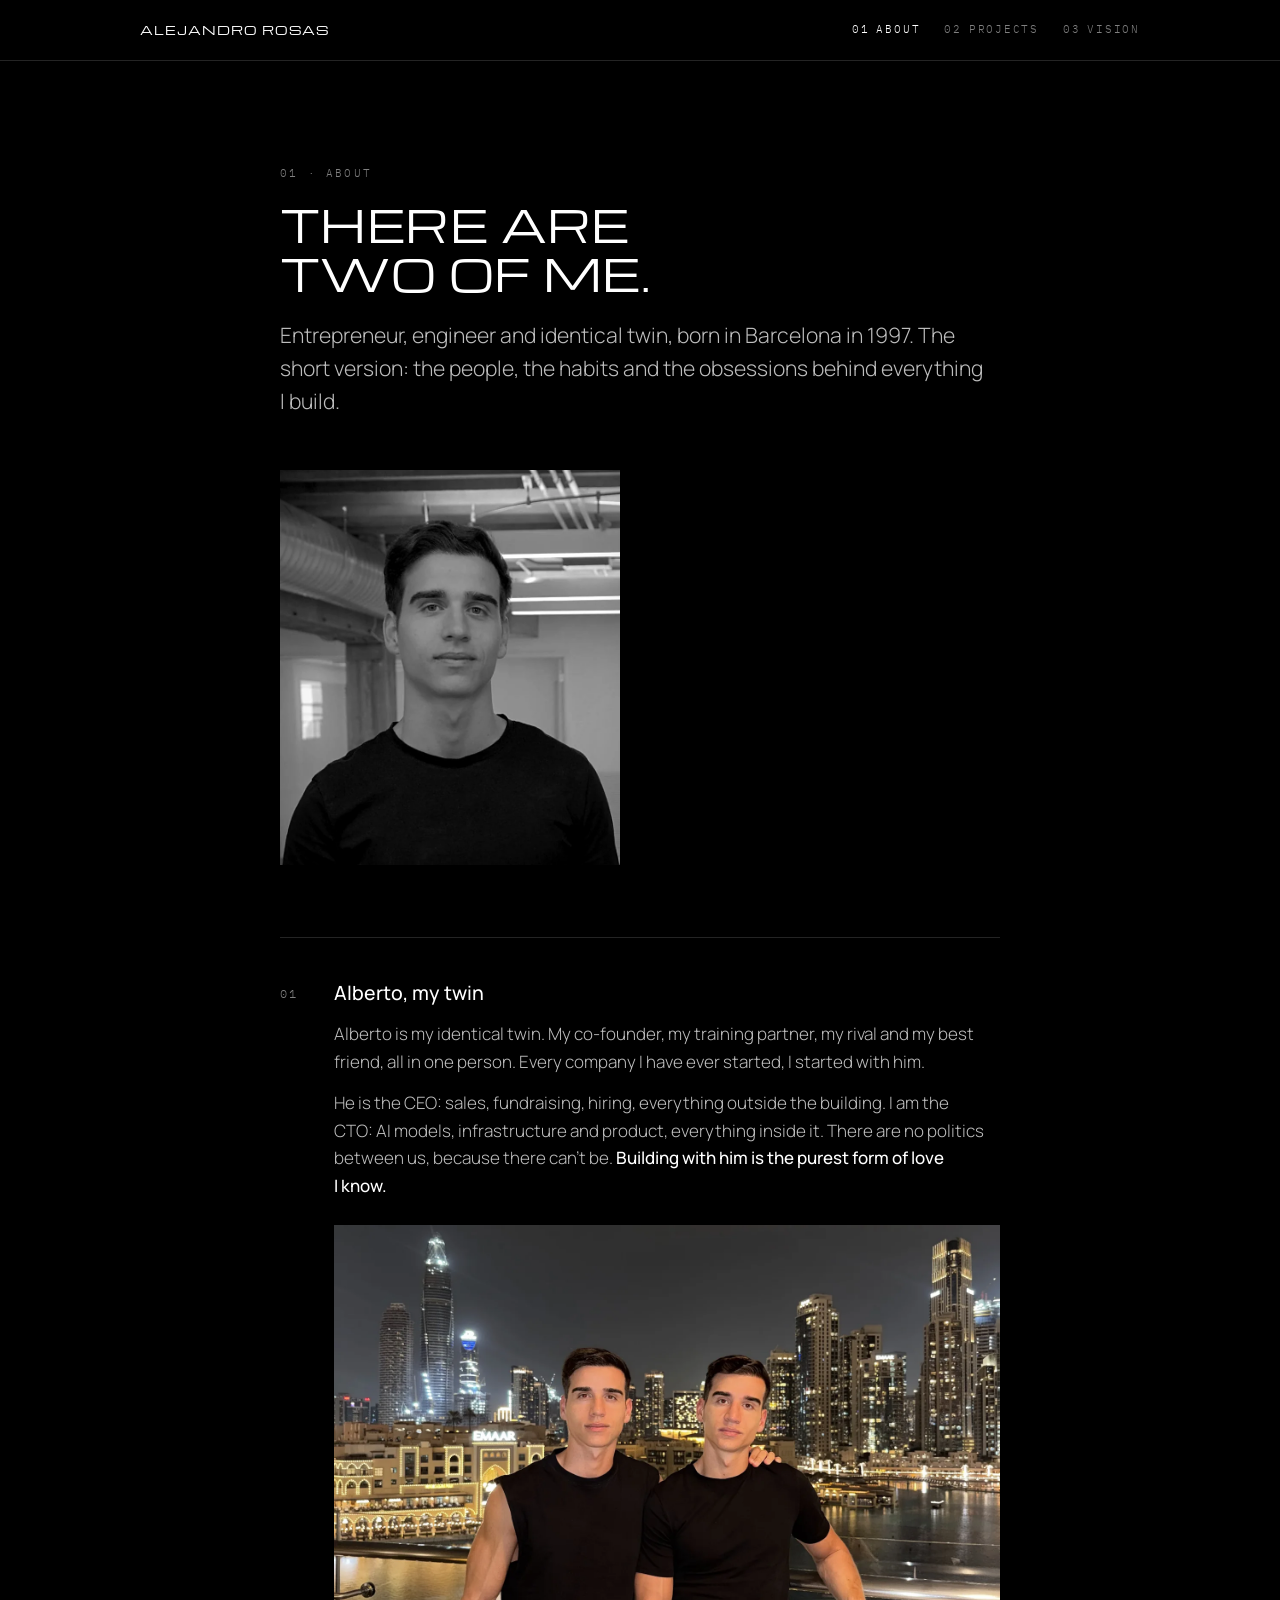
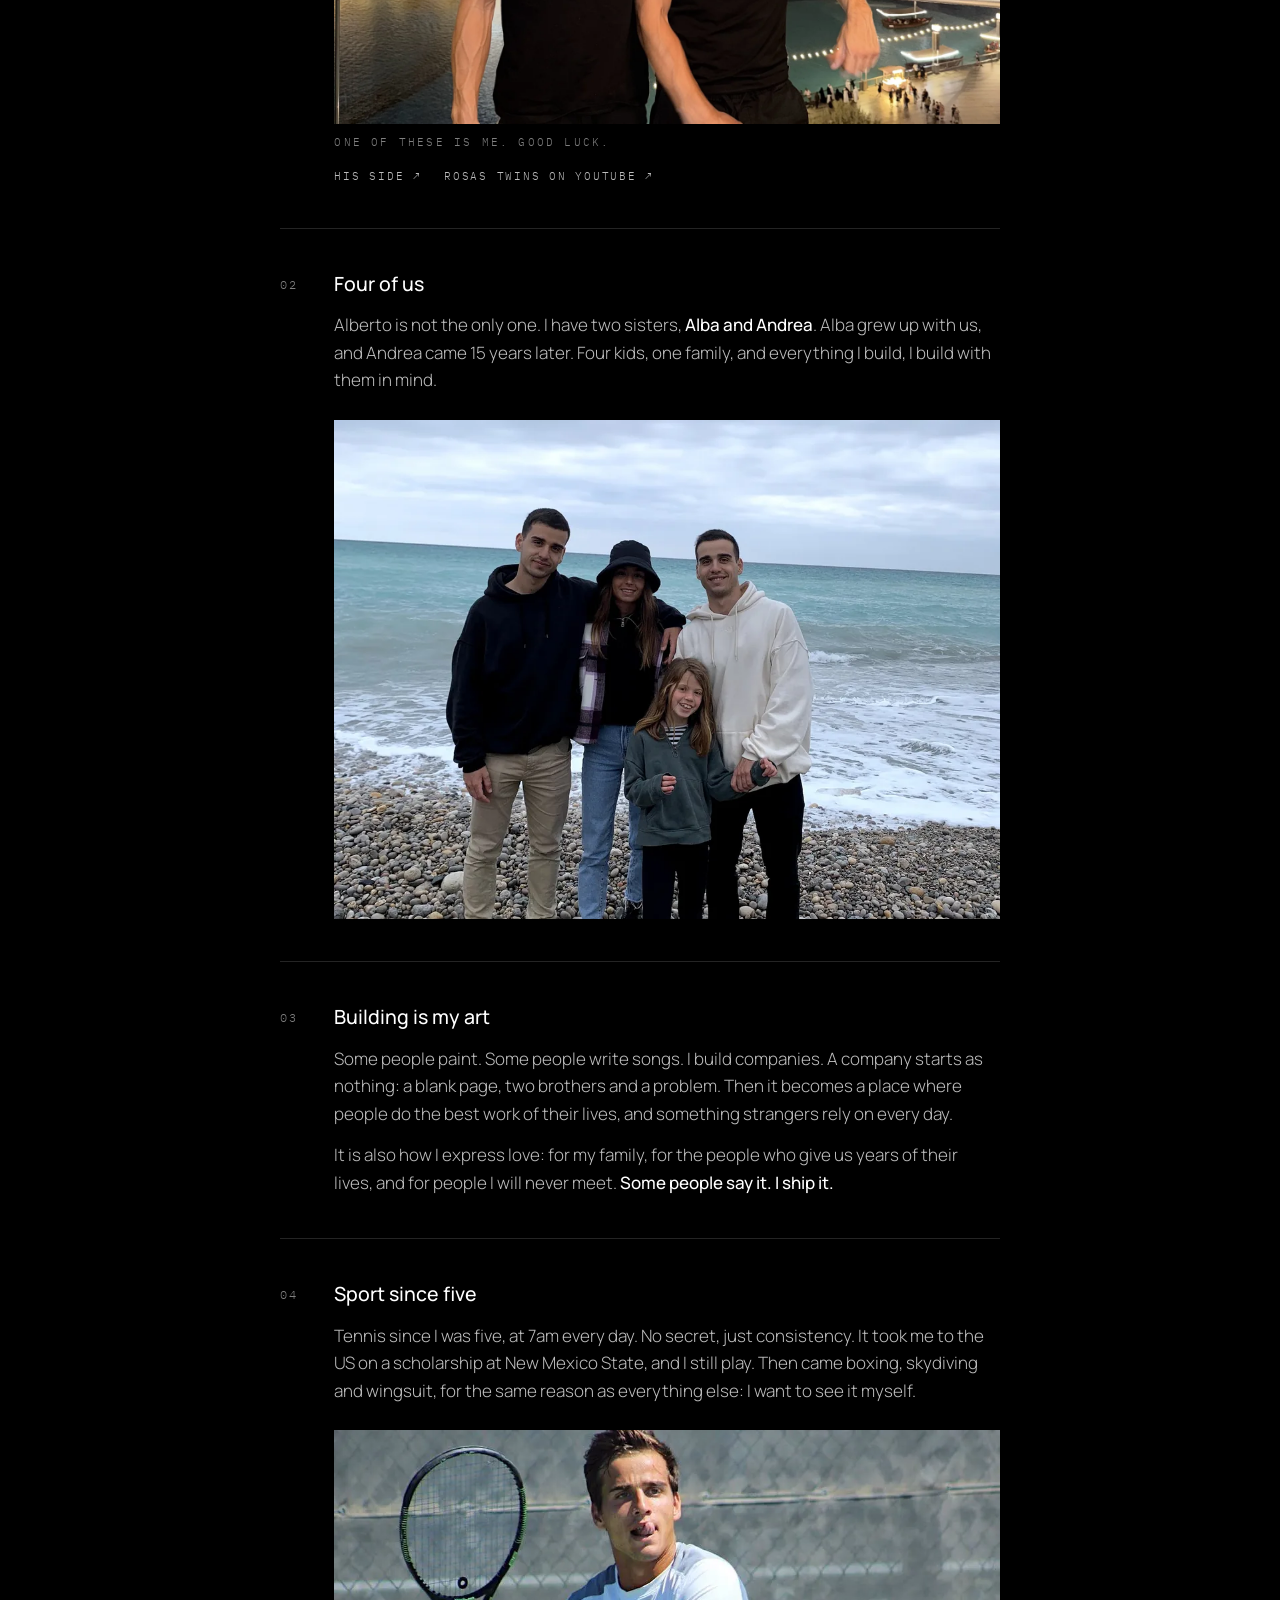
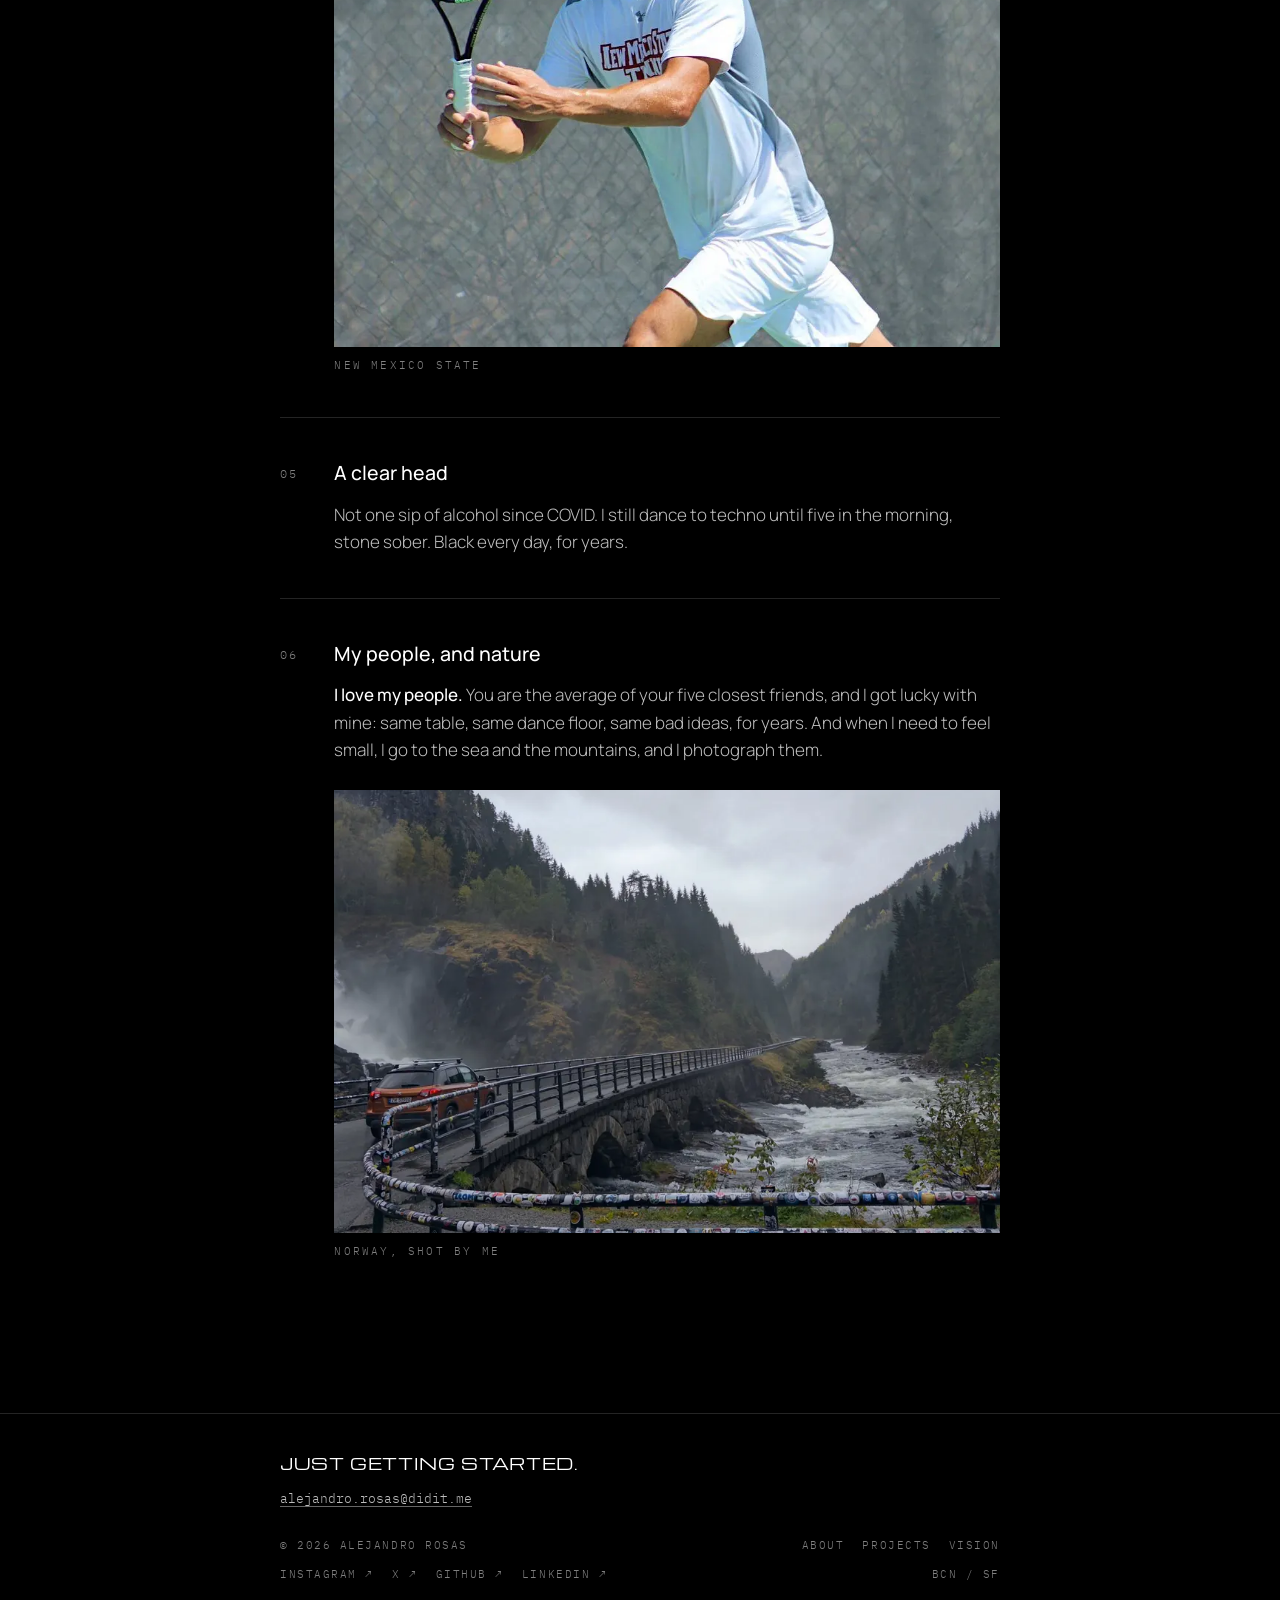
==== about/index.html @ e3f20f39 "v4: four short pages (Index, About, Projects, Vision), far fewer photos Co-Authored-By: Claude Opus " ====
<!doctype html>
<html lang="en">
<head>
<meta charset="utf-8">
<meta name="viewport" content="width=device-width, initial-scale=1, viewport-fit=cover">
<title>About · Alejandro Rosas</title>
<meta name="description" content="Who Alejandro Rosas is: an identical twin, two sisters, tennis since five, zero alcohol, and building companies as his art.">
<link rel="canonical" href="https://alejandrorosas.co/about/">
<link rel="icon" href="/favicon.ico" sizes="48x48">
<link rel="icon" href="/icon-32.png" type="image/png" sizes="32x32">
<link rel="apple-touch-icon" href="/apple-touch-icon.png">
<meta name="theme-color" content="#000000">
<meta property="og:type" content="website">
<meta property="og:site_name" content="Alejandro Rosas">
<meta property="og:title" content="About · Alejandro Rosas">
<meta property="og:description" content="Who Alejandro Rosas is: an identical twin, two sisters, tennis since five, zero alcohol, and building companies as his art.">
<meta property="og:url" content="https://alejandrorosas.co/about/">
<meta property="og:image" content="https://alejandrorosas.co/m/og.jpg">
<meta property="og:image:width" content="1200">
<meta property="og:image:height" content="630">
<meta name="twitter:card" content="summary_large_image">
<meta name="twitter:title" content="About · Alejandro Rosas">
<meta name="twitter:description" content="Who Alejandro Rosas is: an identical twin, two sisters, tennis since five, zero alcohol, and building companies as his art.">
<meta name="twitter:image" content="https://alejandrorosas.co/m/og.jpg">
<link rel="preconnect" href="https://fonts.googleapis.com">
<link rel="preconnect" href="https://fonts.gstatic.com" crossorigin>
<link rel="stylesheet" href="https://fonts.googleapis.com/css2?family=IBM+Plex+Mono:wght@400&family=Manrope:wght@300;400;500&family=Michroma&family=Newsreader:ital,opsz,wght@0,6..72,300;1,6..72,300&display=swap">
<link rel="stylesheet" href="/site.css">
</head>
<body>
<a class="skip" href="#main">Skip to content</a>
<header class="top"><div class="bar"><a class="me" href="/">Alejandro Rosas</a><nav aria-label="Pages"><a href="/about/" aria-current="page"><span class="n">01</span>About</a><a href="/projects/"><span class="n">02</span>Projects</a><a href="/vision/"><span class="n">03</span>Vision</a></nav></div></header>
<main id="main" class="wrap">
  <p class="kick">01 · About</p>
  <h1>There are two of me.</h1>
  <p class="lede">Entrepreneur, engineer and identical twin, born in Barcelona in 1997. The short version: the people, the habits and the obsessions behind everything I build.</p>
  <figure class="portrait"><img src="/m/p_bw.webp" width="764" height="888" fetchpriority="high" decoding="async" alt="Black and white portrait of Alejandro in a black t-shirt, looking straight at the camera with a slight smile"></figure>
  <ol class="ch">
    <li><span class="n">01</span><div>
      <h2>Alberto, my twin</h2>
      <p>Alberto is my identical twin. My co-founder, my training partner, my rival and my best friend, all in one person. Every company I have ever started, I started with him.</p>
      <p>He is the CEO: sales, fundraising, hiring, everything outside the building. I am the CTO: AI models, infrastructure and product, everything inside it. There are no politics between us, because there can't be. <b>Building with him is the purest form of love I know.</b></p>
      <figure><img src="/m/t_dubai.webp" width="1560" height="1170" loading="lazy" decoding="async" alt="Alejandro and Alberto in black at night, the Dubai skyline behind them"><figcaption>One of these is me. Good luck.</figcaption></figure>
      <div class="more"><a href="https://rosasalberto.com/" target="_blank" rel="noopener">His side ↗</a><a href="https://www.youtube.com/@RosasTwins" target="_blank" rel="noopener">Rosas Twins on YouTube ↗</a></div>
    </div></li>
    <li><span class="n">02</span><div>
      <h2>Four of us</h2>
      <p>Alberto is not the only one. I have two sisters, <b>Alba and Andrea</b>. Alba grew up with us, and Andrea came 15 years later. Four kids, one family, and everything I build, I build with them in mind.</p>
      <figure class="crop"><img src="/m/t_14.webp" width="1000" height="1333" loading="lazy" decoding="async" alt="The family together on a pebble beach" style="aspect-ratio:4 / 3;object-position:50% 62%"></figure>
    </div></li>
    <li><span class="n">03</span><div>
      <h2>Building is my art</h2>
      <p>Some people paint. Some people write songs. I build companies. A company starts as nothing: a blank page, two brothers and a problem. Then it becomes a place where people do the best work of their lives, and something strangers rely on every day.</p>
      <p>It is also how I express love: for my family, for the people who give us years of their lives, and for people I will never meet. <b>Some people say it. I ship it.</b></p>
    </div></li>
    <li><span class="n">04</span><div>
      <h2>Sport since five</h2>
      <p>Tennis since I was five, at 7am every day. No secret, just consistency. It took me to the US on a scholarship at New Mexico State, and I still play. Then came boxing, skydiving and wingsuit, for the same reason as everything else: I want to see it myself.</p>
      <figure><img src="/m/p_ten.webp" width="1028" height="799" loading="lazy" decoding="async" alt="Alejandro hitting a forehand on court in a New Mexico State shirt"><figcaption>New Mexico State</figcaption></figure>
    </div></li>
    <li><span class="n">05</span><div>
      <h2>A clear head</h2>
      <p>Not one sip of alcohol since COVID. I still dance to techno until five in the morning, stone sober. Black every day, for years.</p>
    </div></li>
    <li><span class="n">06</span><div>
      <h2>My people, and nature</h2>
      <p><b>I love my people.</b> You are the average of your five closest friends, and I got lucky with mine: same table, same dance floor, same bad ideas, for years. And when I need to feel small, I go to the sea and the mountains, and I photograph them.</p>
      <figure class="crop"><img src="/m/p_bridge.webp" width="900" height="1200" loading="lazy" decoding="async" alt="A river valley in Norway with a bridge, photographed by Alejandro" style="aspect-ratio:3 / 2;object-position:50% 70%"><figcaption>Norway, shot by me</figcaption></figure>
    </div></li>
  </ol>
</main>
<footer class="foot"><div class="wrap">
  <p class="last">Just getting started.</p>
  <a class="mail" href="mailto:alejandro.rosas@didit.me">alejandro.rosas@didit.me</a>
  <div class="fl"><span>© 2026 Alejandro Rosas</span><nav aria-label="Pages"><a href="/about/">About</a><a href="/projects/">Projects</a><a href="/vision/">Vision</a></nav><nav aria-label="Elsewhere"><a href="https://www.instagram.com/_alejandrorosas/" target="_blank" rel="noopener">Instagram ↗</a><a href="https://x.com/_arosasg" target="_blank" rel="noopener">X ↗</a><a href="https://github.com/arosasg" target="_blank" rel="noopener">GitHub ↗</a><a href="https://www.linkedin.com/in/alejandrorosasgarcia/" target="_blank" rel="noopener">LinkedIn ↗</a></nav><span>BCN / SF</span></div>
</div></footer>
</body>
</html>
---- site.css ----
/* alejandrorosas.co - four short pages, black, nothing extra */
:root {
  --bg: #000;
  --fg: #fff;
  --fg2: rgba(255, 255, 255, .74);
  --fg3: rgba(255, 255, 255, .5);
  --line: rgba(255, 255, 255, .14);
  --display: "Michroma", "Helvetica Neue", Arial, sans-serif;
  --body: "Manrope", "Helvetica Neue", Arial, sans-serif;
  --mono: "IBM Plex Mono", ui-monospace, Menlo, monospace;
  --serif: "Newsreader", Georgia, "Times New Roman", serif;
  --gut: 20px;
  color-scheme: dark;
}
* { box-sizing: border-box; }
html { -webkit-text-size-adjust: 100%; }
body { margin: 0; background: var(--bg); color: var(--fg); font-family: var(--body); font-weight: 300; font-size: 17px; line-height: 1.62; -webkit-font-smoothing: antialiased; }
a { color: inherit; text-underline-offset: 3px; text-decoration-thickness: 1px; text-decoration-color: rgba(255, 255, 255, .4); }
a:hover { text-decoration-color: #fff; }
img, video { display: block; max-width: 100%; height: auto; }
b, strong { font-weight: 500; color: var(--fg); }
.skip { position: absolute; left: -999px; }
.skip:focus { left: var(--gut); top: 8px; z-index: 30; background: #fff; color: #000; padding: 6px 10px; }

/* Top bar */
.top { position: sticky; top: 0; z-index: 20; background: rgba(0, 0, 0, .82); -webkit-backdrop-filter: blur(12px); backdrop-filter: blur(12px); border-bottom: 1px solid var(--line); }
.bar { max-width: 1040px; margin: 0 auto; padding: 0 var(--gut); height: 60px; display: flex; align-items: center; justify-content: space-between; gap: 16px; }
.me { font-family: var(--display); font-size: 12px; letter-spacing: .08em; text-transform: uppercase; text-decoration: none; white-space: nowrap; }
.bar nav { display: flex; gap: 24px; }
.bar nav a { font-family: var(--mono); font-size: 11px; letter-spacing: .16em; text-transform: uppercase; text-decoration: none; color: var(--fg3); white-space: nowrap; }
.bar nav a .n { margin-right: 7px; }
.bar nav a:hover, .bar nav a[aria-current="page"] { color: var(--fg); }

/* Page frame */
.wrap { max-width: 760px; margin: 0 auto; padding: 0 var(--gut); }
main.wrap { padding-top: clamp(56px, 9vw, 104px); padding-bottom: clamp(64px, 9vw, 110px); }
.kick, .where, .meta, .cap, figcaption { font-family: var(--mono); font-size: 11px; letter-spacing: .2em; text-transform: uppercase; color: var(--fg3); }
.kick { margin: 0; }
.where { margin: 12px 0 0; }
h1 { margin: 16px 0 0; font-family: var(--display); font-weight: 400; text-transform: uppercase; font-size: clamp(1.7rem, 4.6vw, 2.7rem); line-height: 1.14; letter-spacing: .01em; text-wrap: balance; }
.home h1 { font-size: clamp(2rem, 6.6vw, 3.7rem); line-height: 1.04; }
.lede, .intro { margin: 22px 0 0; font-size: clamp(1.12rem, 2.1vw, 1.32rem); line-height: 1.55; color: var(--fg2); text-wrap: pretty; }
.intro { font-size: clamp(1.18rem, 2.3vw, 1.42rem); }
h2 { margin: 0; font-family: var(--body); font-weight: 500; font-size: 1.22rem; line-height: 1.35; }
p { margin: 14px 0 0; color: var(--fg2); text-wrap: pretty; }
figure { margin: 26px 0 0; }
figure img, figure video { width: 100%; background: #0b0b0b; }
figure.crop img { object-fit: cover; }
figcaption { margin-top: 10px; }

/* Index list (home) */
.toc { list-style: none; margin: clamp(40px, 6vw, 60px) 0 0; padding: 0; border-top: 1px solid var(--line); }
.toc a { display: grid; grid-template-columns: 3em minmax(0, 1fr) 1.4em; gap: 4px 14px; padding-block: 20px; border-bottom: 1px solid var(--line); text-decoration: none; transition: padding .2s ease; }
.toc a:hover { padding-left: 10px; }
.toc .n { grid-row: span 2; font-family: var(--mono); font-size: 12px; letter-spacing: .14em; color: var(--fg3); padding-top: 3px; }
.toc .t { font-family: var(--display); text-transform: uppercase; font-size: 1.05rem; letter-spacing: .04em; }
.toc .d { grid-column: 2; color: var(--fg2); font-size: 1rem; line-height: 1.5; }
.toc .a { grid-column: 3; grid-row: 1 / span 2; align-self: center; color: var(--fg3); }
.reel { margin-top: clamp(36px, 5vw, 52px); }
.reel video { aspect-ratio: 16 / 9; object-fit: cover; }

/* Numbered chapters (about) */
.portrait { max-width: 340px; margin-top: clamp(36px, 5vw, 52px); }
.ch { list-style: none; margin: clamp(48px, 7vw, 72px) 0 0; padding: 0; }
.ch > li { display: grid; grid-template-columns: 3.2em minmax(0, 1fr); padding-block: clamp(30px, 4vw, 42px); border-top: 1px solid var(--line); }
.ch > li > .n { font-family: var(--mono); font-size: 12px; letter-spacing: .14em; color: var(--fg3); padding-top: 4px; }
.more { display: flex; flex-wrap: wrap; gap: 8px 22px; margin-top: 16px; }
.more a, .links a { font-family: var(--mono); font-size: 11px; letter-spacing: .16em; text-transform: uppercase; text-decoration: none; color: var(--fg2); }
.more a:hover, .links a:hover { color: var(--fg); }

/* Projects */
.proj { padding-block: clamp(40px, 6vw, 60px); border-top: 1px solid var(--line); }
.proj:first-of-type { margin-top: clamp(40px, 6vw, 60px); }
.ph { display: flex; align-items: center; justify-content: space-between; gap: 16px; }
.ph h2 { display: flex; align-items: center; gap: 14px; }
.ph h2 img { height: 26px; width: auto; }
.ph .num { font-family: var(--mono); font-size: 12px; letter-spacing: .14em; color: var(--fg3); }
.meta { margin: 14px 0 0; line-height: 1.8; }
.stats { display: grid; grid-template-columns: repeat(auto-fit, minmax(120px, 1fr)); gap: 18px; margin: 28px 0 0; padding: 0; list-style: none; }
.stats .v { display: block; font-family: var(--display); font-size: clamp(1.15rem, 2.6vw, 1.45rem); letter-spacing: .01em; }
.stats .v .c { font-family: var(--body); font-weight: 400; margin-right: .06em; }
.stats .l { display: block; margin-top: 6px; font-size: .86rem; line-height: 1.4; color: var(--fg3); }
.rows { list-style: none; margin: 26px 0 0; padding: 0; }
.rows li, .press a { display: grid; grid-template-columns: 8.4em minmax(0, 1fr); gap: 16px; padding-block: 12px; border-top: 1px solid var(--line); }
.rows li:last-child, .press a:last-child { border-bottom: 1px solid var(--line); }
.rows .w, .press .o { font-family: var(--mono); font-size: 11px; letter-spacing: .12em; text-transform: uppercase; color: var(--fg3); padding-top: 4px; }
.rows .d { color: var(--fg2); }
.links { display: flex; flex-wrap: wrap; gap: 8px 22px; margin-top: 22px; }
.sec { margin-top: clamp(48px, 7vw, 72px); }
.sec > .kick { margin-bottom: 4px; }
.press { margin-top: 18px; }
.press a { text-decoration: none; }
.press .h { color: var(--fg2); }
.press a:hover .h { color: var(--fg); }

/* Vision */
.sunbox { position: relative; height: min(72vh, 680px); min-height: 380px; margin-top: -61px; overflow: hidden; }
.sunbox canvas { position: absolute; inset: 0; width: 100%; height: 100%; }
.sunbox::after { content: ""; position: absolute; left: 0; right: 0; bottom: 0; height: 34%; background: linear-gradient(rgba(0, 0, 0, 0), #000); pointer-events: none; }
.vision main.wrap { padding-top: 0; }
.vision .head { margin-top: 10px; }
.moon { max-width: 230px; margin: clamp(40px, 6vw, 56px) auto 0; }
.moon img { border-radius: 50%; background: #000; }
.moon figcaption { text-align: center; }
.qs { list-style: none; margin: clamp(40px, 6vw, 56px) 0 0; padding: 0; border-top: 1px solid var(--line); }
.qs li { padding-block: 14px; border-bottom: 1px solid var(--line); font-family: var(--serif); font-size: clamp(1.35rem, 3vw, 1.9rem); line-height: 1.25; color: var(--fg); }
.believe { list-style: none; margin: clamp(48px, 7vw, 72px) 0 0; padding: 0; }
.believe li { display: grid; grid-template-columns: 3.2em minmax(0, 1fr); padding-block: 26px; border-top: 1px solid var(--line); }
.believe .n { font-family: var(--mono); font-size: 12px; letter-spacing: .14em; color: var(--fg3); padding-top: 4px; }
.q { margin: 0; padding: 0; }
.q p { margin: 14px 0 0; font-family: var(--serif); font-size: 1.32rem; line-height: 1.4; color: var(--fg); }
.q footer, .end footer { margin-top: 10px; font-family: var(--mono); font-size: 11px; letter-spacing: .16em; text-transform: uppercase; color: var(--fg3); }
.end { margin: clamp(56px, 8vw, 88px) 0 0; text-align: center; }
.end p { margin: 0 auto; max-width: 600px; font-family: var(--serif); font-size: clamp(1.6rem, 4vw, 2.4rem); line-height: 1.22; color: var(--fg); text-wrap: balance; }

/* Footer */
.foot { border-top: 1px solid var(--line); }
.foot .wrap { padding-block: 36px 44px; }
.foot .last { margin: 0; font-family: var(--display); text-transform: uppercase; font-size: 1rem; letter-spacing: .04em; color: var(--fg); }
.foot .mail { display: inline-block; margin-top: 12px; font-family: var(--mono); font-size: 13px; color: var(--fg2); }
.fl { display: flex; flex-wrap: wrap; justify-content: space-between; gap: 12px 24px; margin-top: 26px; font-family: var(--mono); font-size: 11px; letter-spacing: .14em; text-transform: uppercase; color: var(--fg3); }
.fl nav { display: flex; flex-wrap: wrap; gap: 6px 18px; }
.fl a { text-decoration: none; color: var(--fg3); }
.fl a:hover { color: var(--fg); }

@media (max-width: 600px) {
  body { font-size: 16px; }
  .bar { height: 56px; }
  .me { font-size: 10.5px; letter-spacing: .05em; }
  .bar nav { gap: 14px; }
  .bar nav a { font-size: 10px; letter-spacing: .1em; }
  .bar nav a .n { display: none; }
  .sunbox { margin-top: -57px; }
  .ch > li, .believe li { grid-template-columns: 2.4em minmax(0, 1fr); }
  .rows li, .press a { grid-template-columns: minmax(0, 1fr); gap: 2px; }
  .portrait { max-width: 260px; }
}
@media (prefers-reduced-motion: reduce) { .toc a { transition: none; } }
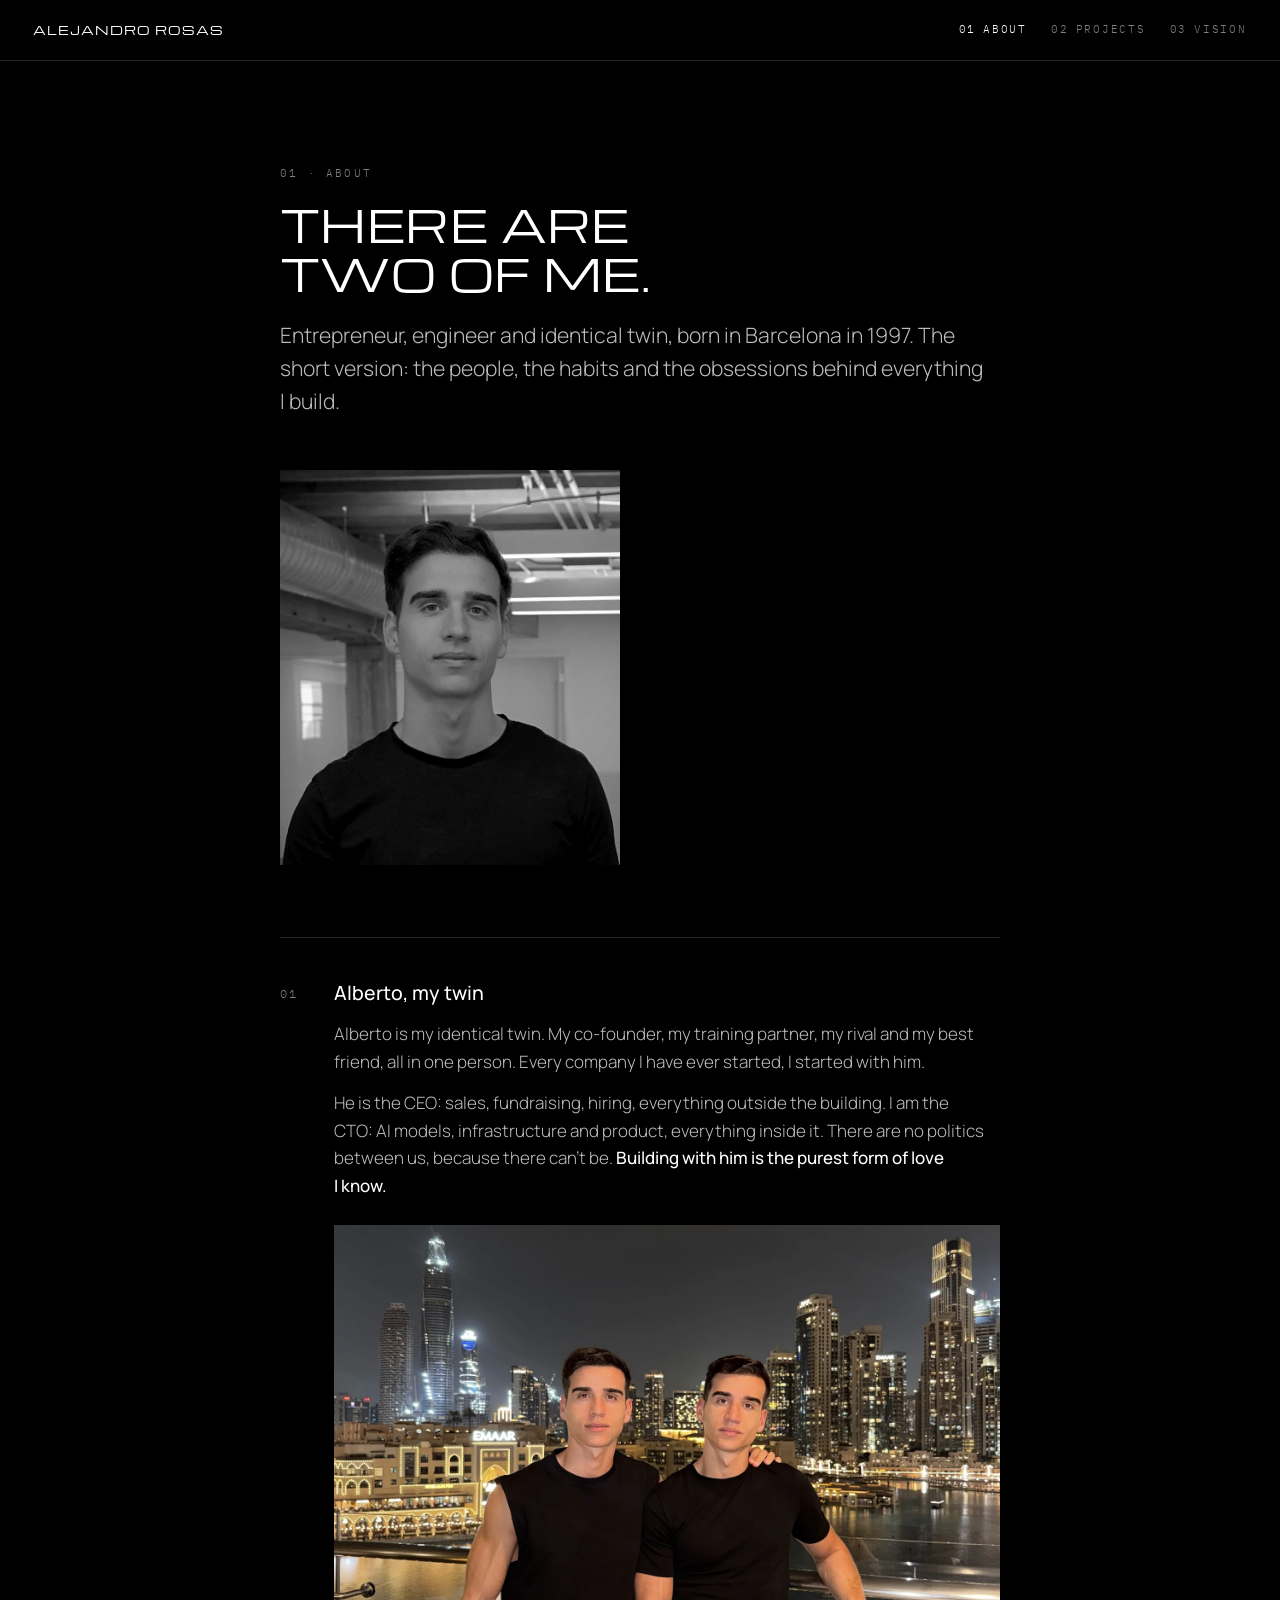
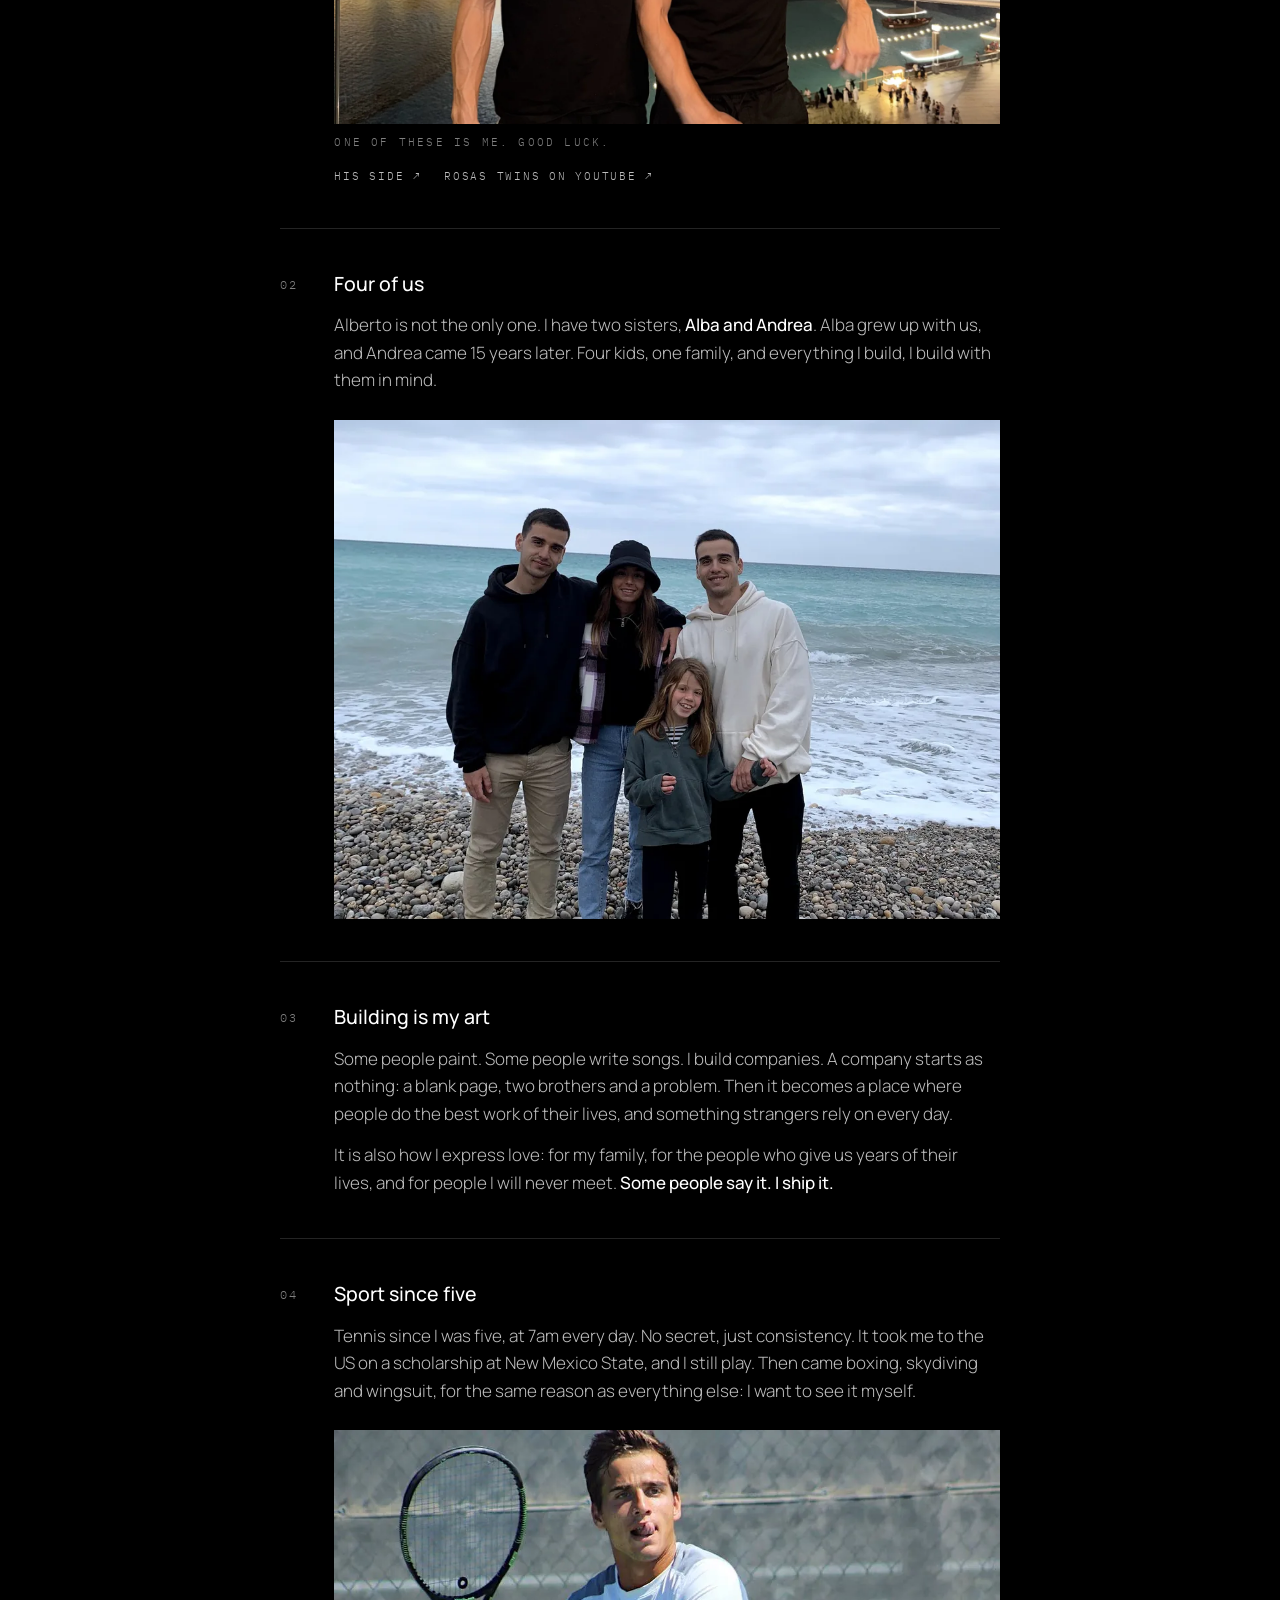
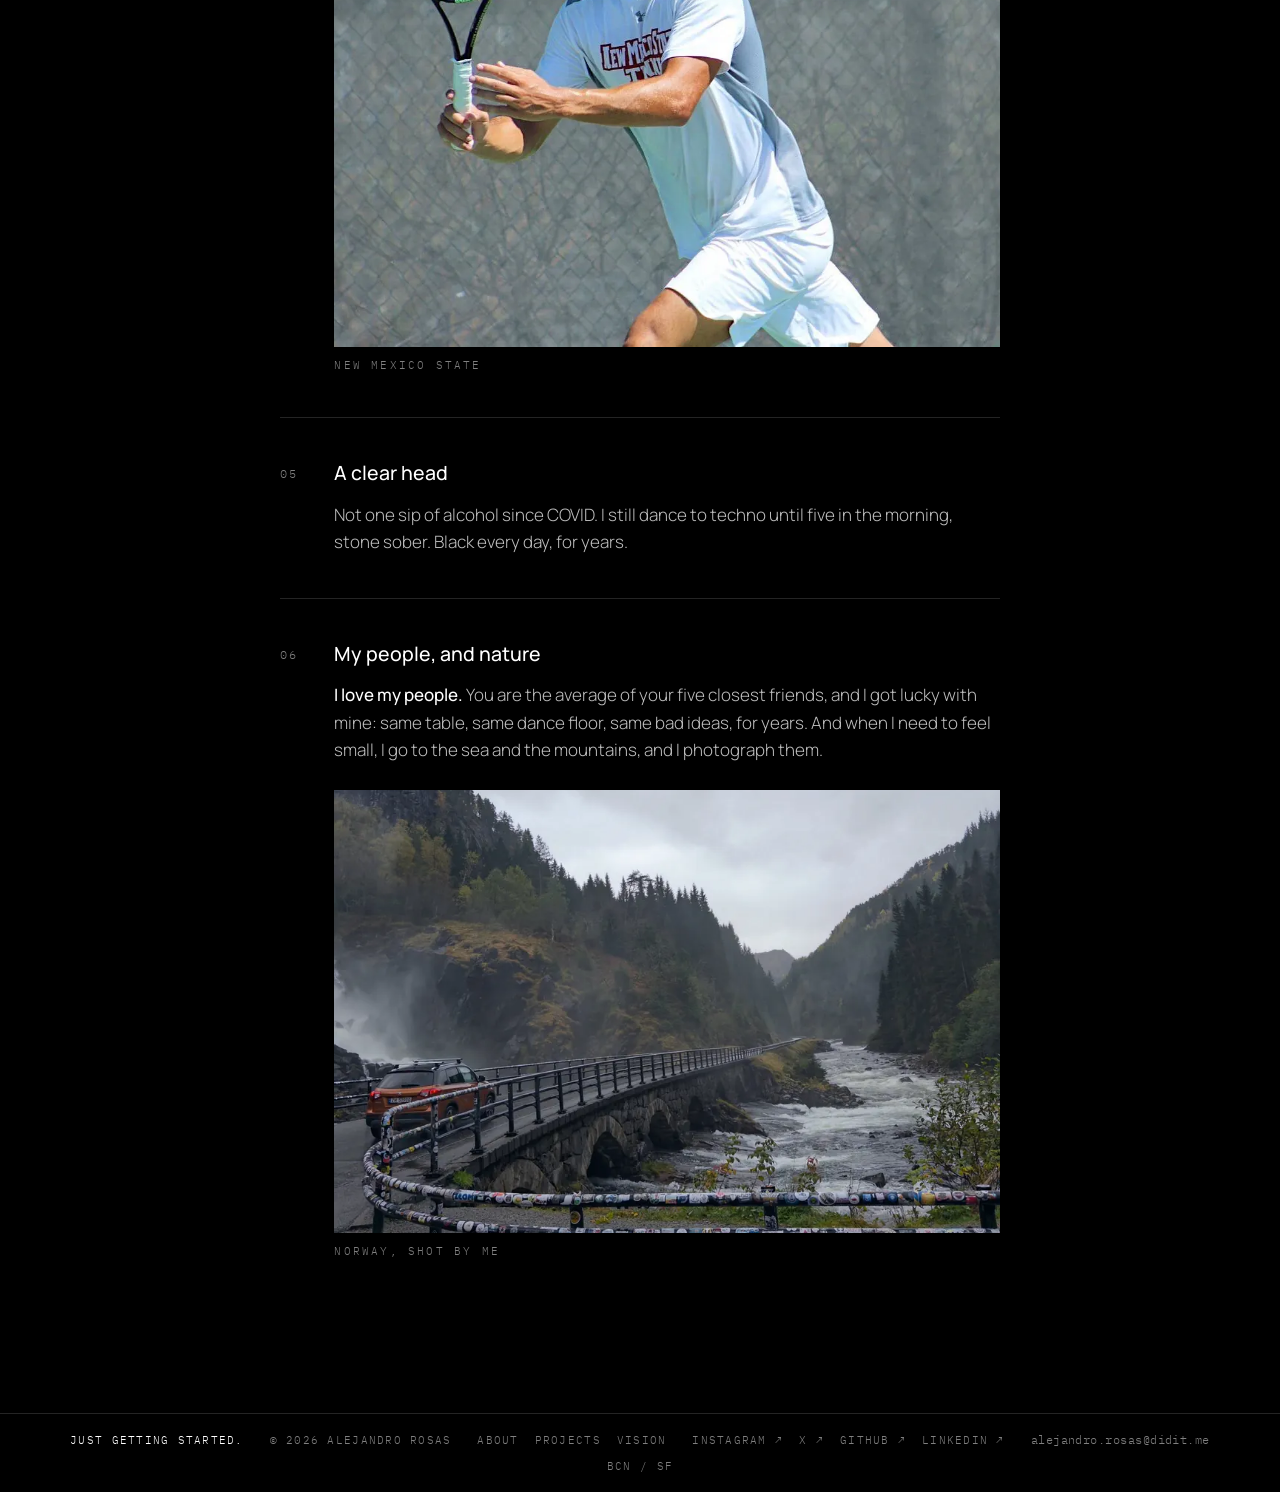
==== commit c4af6e76: "Home on one screen: 12 AM + Golden Gate footage left, who I am right; one-line footer Co-Authored-By" ====
--- a/about/index.html
+++ b/about/index.html
@@ -69,10 +69,10 @@
     </div></li>
   </ol>
 </main>
-<footer class="foot"><div class="wrap">
-  <p class="last">Just getting started.</p>
-  <a class="mail" href="mailto:alejandro.rosas@didit.me">alejandro.rosas@didit.me</a>
-  <div class="fl"><span>© 2026 Alejandro Rosas</span><nav aria-label="Pages"><a href="/about/">About</a><a href="/projects/">Projects</a><a href="/vision/">Vision</a></nav><nav aria-label="Elsewhere"><a href="https://www.instagram.com/_alejandrorosas/" target="_blank" rel="noopener">Instagram ↗</a><a href="https://x.com/_arosasg" target="_blank" rel="noopener">X ↗</a><a href="https://github.com/arosasg" target="_blank" rel="noopener">GitHub ↗</a><a href="https://www.linkedin.com/in/alejandrorosasgarcia/" target="_blank" rel="noopener">LinkedIn ↗</a></nav><span>BCN / SF</span></div>
+<footer class="foot"><div class="fbar">
+  <span class="last">Just getting started.</span><span>© 2026 Alejandro Rosas</span>
+  <nav aria-label="Pages"><a href="/about/">About</a><a href="/projects/">Projects</a><a href="/vision/">Vision</a></nav><nav aria-label="Elsewhere"><a href="https://www.instagram.com/_alejandrorosas/" target="_blank" rel="noopener">Instagram ↗</a><a href="https://x.com/_arosasg" target="_blank" rel="noopener">X ↗</a><a href="https://github.com/arosasg" target="_blank" rel="noopener">GitHub ↗</a><a href="https://www.linkedin.com/in/alejandrorosasgarcia/" target="_blank" rel="noopener">LinkedIn ↗</a></nav>
+  <a href="mailto:alejandro.rosas@didit.me">alejandro.rosas@didit.me</a><span>BCN / SF</span>
 </div></footer>
 </body>
 </html>
--- a/site.css
+++ b/site.css
@@ -24,7 +24,7 @@
 
 /* Top bar */
 .top { position: sticky; top: 0; z-index: 20; background: rgba(0, 0, 0, .82); -webkit-backdrop-filter: blur(12px); backdrop-filter: blur(12px); border-bottom: 1px solid var(--line); }
-.bar { max-width: 1040px; margin: 0 auto; padding: 0 var(--gut); height: 60px; display: flex; align-items: center; justify-content: space-between; gap: 16px; }
+.bar { max-width: none; margin: 0; padding: 0 clamp(20px, 2.6vw, 40px); height: 60px; display: flex; align-items: center; justify-content: space-between; gap: 16px; }
 .me { font-family: var(--display); font-size: 12px; letter-spacing: .08em; text-transform: uppercase; text-decoration: none; white-space: nowrap; }
 .bar nav { display: flex; gap: 24px; }
 .bar nav a { font-family: var(--mono); font-size: 11px; letter-spacing: .16em; text-transform: uppercase; text-decoration: none; color: var(--fg3); white-space: nowrap; }
@@ -38,7 +38,6 @@
 .kick { margin: 0; }
 .where { margin: 12px 0 0; }
 h1 { margin: 16px 0 0; font-family: var(--display); font-weight: 400; text-transform: uppercase; font-size: clamp(1.7rem, 4.6vw, 2.7rem); line-height: 1.14; letter-spacing: .01em; text-wrap: balance; }
-.home h1 { font-size: clamp(2rem, 6.6vw, 3.7rem); line-height: 1.04; }
 .lede, .intro { margin: 22px 0 0; font-size: clamp(1.12rem, 2.1vw, 1.32rem); line-height: 1.55; color: var(--fg2); text-wrap: pretty; }
 .intro { font-size: clamp(1.18rem, 2.3vw, 1.42rem); }
 h2 { margin: 0; font-family: var(--body); font-weight: 500; font-size: 1.22rem; line-height: 1.35; }
@@ -48,16 +47,37 @@
 figure.crop img { object-fit: cover; }
 figcaption { margin-top: 10px; }
 
-/* Index list (home) */
-.toc { list-style: none; margin: clamp(40px, 6vw, 60px) 0 0; padding: 0; border-top: 1px solid var(--line); }
-.toc a { display: grid; grid-template-columns: 3em minmax(0, 1fr) 1.4em; gap: 4px 14px; padding-block: 20px; border-bottom: 1px solid var(--line); text-decoration: none; transition: padding .2s ease; }
-.toc a:hover { padding-left: 10px; }
-.toc .n { grid-row: span 2; font-family: var(--mono); font-size: 12px; letter-spacing: .14em; color: var(--fg3); padding-top: 3px; }
-.toc .t { font-family: var(--display); text-transform: uppercase; font-size: 1.05rem; letter-spacing: .04em; }
-.toc .d { grid-column: 2; color: var(--fg2); font-size: 1rem; line-height: 1.5; }
-.toc .a { grid-column: 3; grid-row: 1 / span 2; align-self: center; color: var(--fg3); }
-.reel { margin-top: clamp(36px, 5vw, 52px); }
-.reel video { aspect-ratio: 16 / 9; object-fit: cover; }
+/* Home: one screen, footage on the left, who I am on the right */
+.home { --foot: 55px; }
+@media (max-width: 1200px) { .home { --foot: 82px; } }
+.hero { display: grid; grid-template-columns: auto minmax(0, 1fr); align-items: center; gap: clamp(32px, 4.4vw, 72px); min-height: calc(100svh - 61px - var(--foot)); padding: clamp(20px, 4vh, 48px) clamp(20px, 4vw, 64px) clamp(20px, 4vh, 48px) 0; }
+.hm { position: relative; margin: 0; height: min(calc(100svh - 61px - var(--foot) - 2 * clamp(20px, 4vh, 48px)), 780px, calc(40vw * 814 / 720)); aspect-ratio: 720 / 814; border: 1px solid var(--line); border-left: 0; }
+.hm video { width: 100%; height: 100%; object-fit: cover; background: #0b0b0b; }
+.hm .tag { position: absolute; right: -1px; bottom: -1px; margin: 0; max-width: 92%; padding: 9px 14px; background: #000; border: 1px solid var(--line); color: var(--fg2); font-size: 10.5px; letter-spacing: .14em; }
+.ht { max-width: 640px; }
+.ht .where { margin: 0; }
+.ht h1 { margin-top: 14px; font-size: clamp(1.9rem, 2.9vw, 2.7rem); line-height: 1.08; }
+.ht .intro { margin-top: 18px; font-size: clamp(1.02rem, 1.2vw, 1.14rem); line-height: 1.6; }
+.toc { list-style: none; margin: clamp(22px, 3.4vh, 34px) 0 0; padding: 0; border-top: 1px solid var(--line); }
+.toc a { display: grid; grid-template-columns: 2.6em 7.4em minmax(0, 1fr) 1.4em; align-items: baseline; gap: 0 12px; padding-block: 14px; border-bottom: 1px solid var(--line); text-decoration: none; transition: padding .2s ease, background .2s ease; }
+.toc a:hover { padding-left: 8px; background: rgba(255, 255, 255, .03); }
+.toc .n { font-family: var(--mono); font-size: 11px; letter-spacing: .14em; color: var(--fg3); }
+.toc .t { font-family: var(--display); text-transform: uppercase; font-size: .82rem; letter-spacing: .06em; }
+.toc .d { color: var(--fg2); font-size: .94rem; line-height: 1.45; }
+.toc .a { color: var(--fg3); text-align: right; }
+@media (max-width: 860px) {
+  .home { --foot: 0px; }
+  .hero { display: block; min-height: 0; padding: 0 0 clamp(40px, 8vw, 64px); }
+  .hm { height: auto; aspect-ratio: 16 / 9; border-left: 1px solid var(--line); border-width: 0 0 1px; }
+  .hm .tag { position: static; display: block; max-width: none; border-width: 0 0 1px; padding: 10px var(--gut); }
+  .ht { max-width: 760px; margin: 0 auto; padding: 28px var(--gut) 0; }
+  .ht h1 { font-size: clamp(1.7rem, 8vw, 2.4rem); }
+  .ht .intro { font-size: 1.06rem; }
+  .toc a { grid-template-columns: 2.4em minmax(0, 1fr) 1.4em; gap: 4px 10px; padding-block: 16px; }
+  .toc .t { grid-column: 2; }
+  .toc .d { grid-column: 2; }
+  .toc .a { grid-column: 3; grid-row: 1 / span 2; align-self: center; }
+}
 
 /* Numbered chapters (about) */
 .portrait { max-width: 340px; margin-top: clamp(36px, 5vw, 52px); }
@@ -113,15 +133,14 @@
 .end { margin: clamp(56px, 8vw, 88px) 0 0; text-align: center; }
 .end p { margin: 0 auto; max-width: 600px; font-family: var(--serif); font-size: clamp(1.6rem, 4vw, 2.4rem); line-height: 1.22; color: var(--fg); text-wrap: balance; }
 
-/* Footer */
+/* Footer: one line */
 .foot { border-top: 1px solid var(--line); }
-.foot .wrap { padding-block: 36px 44px; }
-.foot .last { margin: 0; font-family: var(--display); text-transform: uppercase; font-size: 1rem; letter-spacing: .04em; color: var(--fg); }
-.foot .mail { display: inline-block; margin-top: 12px; font-family: var(--mono); font-size: 13px; color: var(--fg2); }
-.fl { display: flex; flex-wrap: wrap; justify-content: space-between; gap: 12px 24px; margin-top: 26px; font-family: var(--mono); font-size: 11px; letter-spacing: .14em; text-transform: uppercase; color: var(--fg3); }
-.fl nav { display: flex; flex-wrap: wrap; gap: 6px 18px; }
-.fl a { text-decoration: none; color: var(--fg3); }
-.fl a:hover { color: var(--fg); }
+.fbar { max-width: 1240px; margin: 0 auto; padding: 17px var(--gut); display: flex; flex-wrap: wrap; justify-content: center; align-items: center; gap: 8px 26px; font-family: var(--mono); font-size: 10.5px; letter-spacing: .12em; text-transform: uppercase; color: var(--fg3); }
+.fbar nav { display: flex; flex-wrap: wrap; gap: 6px 16px; }
+.fbar a { text-decoration: none; color: var(--fg3); }
+.fbar a:hover { color: var(--fg); }
+.fbar .last { color: var(--fg); }
+.fbar a[href^="mailto"] { text-transform: none; letter-spacing: .04em; font-size: 11.5px; }
 
 @media (max-width: 600px) {
   body { font-size: 16px; }
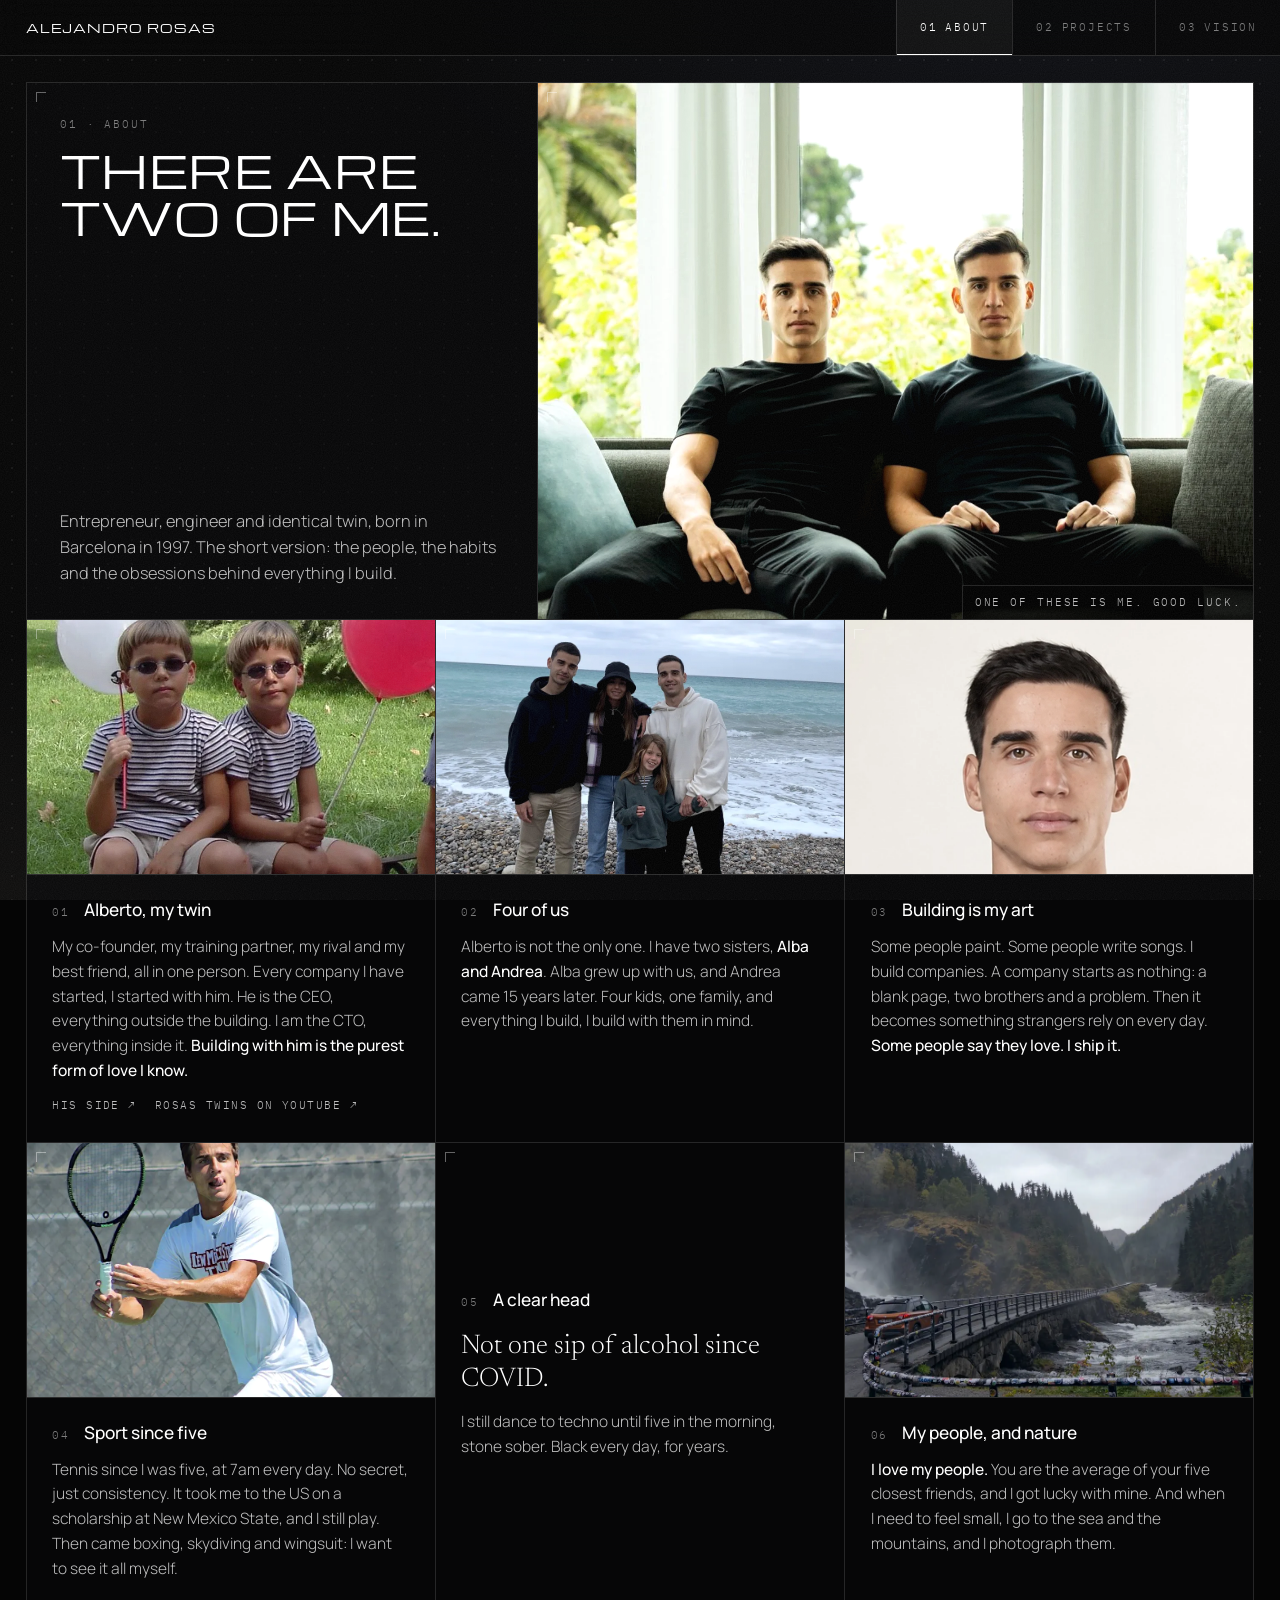
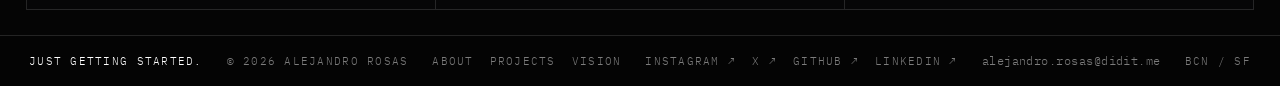
==== commit c08301d0: "v5: full-width framed grid, textured black, reveal + spotlight effects, new About (twins on the sofa" ====
--- a/about/index.html
+++ b/about/index.html
@@ -9,7 +9,7 @@
 <link rel="icon" href="/favicon.ico" sizes="48x48">
 <link rel="icon" href="/icon-32.png" type="image/png" sizes="32x32">
 <link rel="apple-touch-icon" href="/apple-touch-icon.png">
-<meta name="theme-color" content="#000000">
+<meta name="theme-color" content="#050505">
 <meta property="og:type" content="website">
 <meta property="og:site_name" content="Alejandro Rosas">
 <meta property="og:title" content="About · Alejandro Rosas">
@@ -26,53 +26,48 @@
 <link rel="preconnect" href="https://fonts.gstatic.com" crossorigin>
 <link rel="stylesheet" href="https://fonts.googleapis.com/css2?family=IBM+Plex+Mono:wght@400&family=Manrope:wght@300;400;500&family=Michroma&family=Newsreader:ital,opsz,wght@0,6..72,300;1,6..72,300&display=swap">
 <link rel="stylesheet" href="/site.css">
+<script>document.documentElement.classList.add('js')</script>
 </head>
 <body>
 <a class="skip" href="#main">Skip to content</a>
-<header class="top"><div class="bar"><a class="me" href="/">Alejandro Rosas</a><nav aria-label="Pages"><a href="/about/" aria-current="page"><span class="n">01</span>About</a><a href="/projects/"><span class="n">02</span>Projects</a><a href="/vision/"><span class="n">03</span>Vision</a></nav></div></header>
-<main id="main" class="wrap">
-  <p class="kick">01 · About</p>
-  <h1>There are two of me.</h1>
-  <p class="lede">Entrepreneur, engineer and identical twin, born in Barcelona in 1997. The short version: the people, the habits and the obsessions behind everything I build.</p>
-  <figure class="portrait"><img src="/m/p_bw.webp" width="764" height="888" fetchpriority="high" decoding="async" alt="Black and white portrait of Alejandro in a black t-shirt, looking straight at the camera with a slight smile"></figure>
-  <ol class="ch">
-    <li><span class="n">01</span><div>
-      <h2>Alberto, my twin</h2>
-      <p>Alberto is my identical twin. My co-founder, my training partner, my rival and my best friend, all in one person. Every company I have ever started, I started with him.</p>
-      <p>He is the CEO: sales, fundraising, hiring, everything outside the building. I am the CTO: AI models, infrastructure and product, everything inside it. There are no politics between us, because there can't be. <b>Building with him is the purest form of love I know.</b></p>
-      <figure><img src="/m/t_dubai.webp" width="1560" height="1170" loading="lazy" decoding="async" alt="Alejandro and Alberto in black at night, the Dubai skyline behind them"><figcaption>One of these is me. Good luck.</figcaption></figure>
-      <div class="more"><a href="https://rosasalberto.com/" target="_blank" rel="noopener">His side ↗</a><a href="https://www.youtube.com/@RosasTwins" target="_blank" rel="noopener">Rosas Twins on YouTube ↗</a></div>
-    </div></li>
-    <li><span class="n">02</span><div>
-      <h2>Four of us</h2>
-      <p>Alberto is not the only one. I have two sisters, <b>Alba and Andrea</b>. Alba grew up with us, and Andrea came 15 years later. Four kids, one family, and everything I build, I build with them in mind.</p>
-      <figure class="crop"><img src="/m/t_14.webp" width="1000" height="1333" loading="lazy" decoding="async" alt="The family together on a pebble beach" style="aspect-ratio:4 / 3;object-position:50% 62%"></figure>
-    </div></li>
-    <li><span class="n">03</span><div>
-      <h2>Building is my art</h2>
-      <p>Some people paint. Some people write songs. I build companies. A company starts as nothing: a blank page, two brothers and a problem. Then it becomes a place where people do the best work of their lives, and something strangers rely on every day.</p>
-      <p>It is also how I express love: for my family, for the people who give us years of their lives, and for people I will never meet. <b>Some people say it. I ship it.</b></p>
-    </div></li>
-    <li><span class="n">04</span><div>
-      <h2>Sport since five</h2>
-      <p>Tennis since I was five, at 7am every day. No secret, just consistency. It took me to the US on a scholarship at New Mexico State, and I still play. Then came boxing, skydiving and wingsuit, for the same reason as everything else: I want to see it myself.</p>
-      <figure><img src="/m/p_ten.webp" width="1028" height="799" loading="lazy" decoding="async" alt="Alejandro hitting a forehand on court in a New Mexico State shirt"><figcaption>New Mexico State</figcaption></figure>
-    </div></li>
-    <li><span class="n">05</span><div>
-      <h2>A clear head</h2>
-      <p>Not one sip of alcohol since COVID. I still dance to techno until five in the morning, stone sober. Black every day, for years.</p>
-    </div></li>
-    <li><span class="n">06</span><div>
-      <h2>My people, and nature</h2>
-      <p><b>I love my people.</b> You are the average of your five closest friends, and I got lucky with mine: same table, same dance floor, same bad ideas, for years. And when I need to feel small, I go to the sea and the mountains, and I photograph them.</p>
-      <figure class="crop"><img src="/m/p_bridge.webp" width="900" height="1200" loading="lazy" decoding="async" alt="A river valley in Norway with a bridge, photographed by Alejandro" style="aspect-ratio:3 / 2;object-position:50% 70%"><figcaption>Norway, shot by me</figcaption></figure>
-    </div></li>
-  </ol>
+<header class="top"><div class="bar"><a class="me" href="/">Alejandro Rosas</a><nav class="tabs" aria-label="Pages"><a href="/about/" aria-current="page"><span class="n">01</span>About</a><a href="/projects/"><span class="n">02</span>Projects</a><a href="/vision/"><span class="n">03</span>Vision</a></nav></div></header>
+<main id="main" class="frame">
+  <section class="g ahead">
+    <div class="cell pad txt rv">
+      <div><p class="kick">01 · About</p><h1>There are two of me.</h1></div>
+      <p class="lede">Entrepreneur, engineer and identical twin, born in Barcelona in 1997. The short version: the people, the habits and the obsessions behind everything I build.</p>
+    </div>
+    <figure class="cell ph rv" style="--d:.08s"><img src="/m/a_twins.webp" width="1200" height="889" fetchpriority="high" decoding="async" style="object-position:50% 40%" alt="Alejandro and Alberto in black t-shirts, sitting side by side on a sofa in front of a window full of greenery"><figcaption class="tag">One of these is me. Good luck.</figcaption></figure>
+  </section>
+  <section class="g c3">
+    <article class="cell ch rv" style="--d:0s"><figure class="ph"><img src="/m/t_04.webp" width="750" height="913" loading="lazy" decoding="async" style="object-position:50% 45%" alt="Alejandro and Alberto as small boys in matching striped t-shirts and sunglasses on a bench"></figure><div class="ct"><div class="hd"><span class="num">01</span><h2>Alberto, my twin</h2></div><p>My co-founder, my training partner, my rival and my best friend, all in one person. Every company I have started, I started with him. He is the CEO, everything outside the building. I am the CTO, everything inside it. <b>Building with him is the purest form of love I know.</b></p><div class="more"><a href="https://rosasalberto.com/" target="_blank" rel="noopener">His side ↗</a><a href="https://www.youtube.com/@RosasTwins" target="_blank" rel="noopener">Rosas Twins on YouTube ↗</a></div></div></article>
+    <article class="cell ch rv" style="--d:0.06s"><figure class="ph"><img src="/m/t_14.webp" width="1000" height="1333" loading="lazy" decoding="async" style="object-position:50% 62%" alt="The family together on a pebble beach"></figure><div class="ct"><div class="hd"><span class="num">02</span><h2>Four of us</h2></div><p>Alberto is not the only one. I have two sisters, <b>Alba and Andrea</b>. Alba grew up with us, and Andrea came 15 years later. Four kids, one family, and everything I build, I build with them in mind.</p></div></article>
+    <article class="cell ch rv" style="--d:0.12s"><figure class="ph"><img src="/m/a_me.webp" width="966" height="966" loading="lazy" decoding="async" style="object-position:50% 16%" alt="Studio portrait of Alejandro in a black t-shirt, looking straight at the camera"></figure><div class="ct"><div class="hd"><span class="num">03</span><h2>Building is my art</h2></div><p>Some people paint. Some people write songs. I build companies. A company starts as nothing: a blank page, two brothers and a problem. Then it becomes something strangers rely on every day. <b>Some people say they love. I ship it.</b></p></div></article>
+    <article class="cell ch rv" style="--d:0s"><figure class="ph"><img src="/m/p_ten.webp" width="1028" height="799" loading="lazy" decoding="async" style="object-position:50% 35%" alt="Alejandro hitting a forehand on court in a New Mexico State shirt"></figure><div class="ct"><div class="hd"><span class="num">04</span><h2>Sport since five</h2></div><p>Tennis since I was five, at 7am every day. No secret, just consistency. It took me to the US on a scholarship at New Mexico State, and I still play. Then came boxing, skydiving and wingsuit: I want to see it all myself.</p></div></article>
+    <article class="cell ch big rv" style="--d:.06s"><div class="ct">
+      <div class="hd"><span class="num">05</span><h2>A clear head</h2></div>
+      <blockquote>Not one sip of alcohol since COVID.</blockquote>
+      <p>I still dance to techno until five in the morning, stone sober. Black every day, for years.</p>
+    </div></article>
+    <article class="cell ch rv" style="--d:0.12s"><figure class="ph"><img src="/m/p_bridge.webp" width="900" height="1200" loading="lazy" decoding="async" style="object-position:50% 70%" alt="A river valley in Norway with a bridge, photographed by Alejandro"></figure><div class="ct"><div class="hd"><span class="num">06</span><h2>My people, and nature</h2></div><p><b>I love my people.</b> You are the average of your five closest friends, and I got lucky with mine. And when I need to feel small, I go to the sea and the mountains, and I photograph them.</p></div></article>
+  </section>
 </main>
 <footer class="foot"><div class="fbar">
   <span class="last">Just getting started.</span><span>© 2026 Alejandro Rosas</span>
   <nav aria-label="Pages"><a href="/about/">About</a><a href="/projects/">Projects</a><a href="/vision/">Vision</a></nav><nav aria-label="Elsewhere"><a href="https://www.instagram.com/_alejandrorosas/" target="_blank" rel="noopener">Instagram ↗</a><a href="https://x.com/_arosasg" target="_blank" rel="noopener">X ↗</a><a href="https://github.com/arosasg" target="_blank" rel="noopener">GitHub ↗</a><a href="https://www.linkedin.com/in/alejandrorosasgarcia/" target="_blank" rel="noopener">LinkedIn ↗</a></nav>
   <a href="mailto:alejandro.rosas@didit.me">alejandro.rosas@didit.me</a><span>BCN / SF</span>
 </div></footer>
+<script>
+(() => {
+  const els = document.querySelectorAll('.rv');
+  if (!('IntersectionObserver' in window)) { els.forEach((e) => e.classList.add('in')); return; }
+  const io = new IntersectionObserver((es) => es.forEach((e) => { if (e.isIntersecting) { e.target.classList.add('in'); io.unobserve(e.target); } }), { rootMargin: '0px 0px -4% 0px' });
+  els.forEach((e) => io.observe(e));
+  if (matchMedia('(hover: hover)').matches) addEventListener('pointermove', (ev) => {
+    const c = ev.target.closest && ev.target.closest('.cell'); if (!c) return;
+    const r = c.getBoundingClientRect(); c.style.setProperty('--mx', `${ev.clientX - r.left}px`); c.style.setProperty('--my', `${ev.clientY - r.top}px`);
+  }, { passive: true });
+})();
+</script>
 </body>
 </html>
--- a/site.css
+++ b/site.css
@@ -1,157 +1,217 @@
-/* alejandrorosas.co - four short pages, black, nothing extra */
+/* alejandrorosas.co - full-width framed grid on textured black */
 :root {
-  --bg: #000;
+  --bg: #050505;
+  --cell: rgba(8, 8, 9, .62);
   --fg: #fff;
   --fg2: rgba(255, 255, 255, .74);
-  --fg3: rgba(255, 255, 255, .5);
-  --line: rgba(255, 255, 255, .14);
+  --fg3: rgba(255, 255, 255, .48);
+  --line: rgba(255, 255, 255, .13);
   --display: "Michroma", "Helvetica Neue", Arial, sans-serif;
   --body: "Manrope", "Helvetica Neue", Arial, sans-serif;
   --mono: "IBM Plex Mono", ui-monospace, Menlo, monospace;
   --serif: "Newsreader", Georgia, "Times New Roman", serif;
-  --gut: 20px;
+  --gut: clamp(12px, 2vw, 28px);
+  --top: 56px;
+  --foot: 55px;
   color-scheme: dark;
 }
 * { box-sizing: border-box; }
 html { -webkit-text-size-adjust: 100%; }
-body { margin: 0; background: var(--bg); color: var(--fg); font-family: var(--body); font-weight: 300; font-size: 17px; line-height: 1.62; -webkit-font-smoothing: antialiased; }
+body {
+  margin: 0; min-height: 100svh; display: flex; flex-direction: column;
+  color: var(--fg); font-family: var(--body); font-weight: 300; font-size: 16px; line-height: 1.6; -webkit-font-smoothing: antialiased;
+  background-color: var(--bg);
+  background-image:
+    radial-gradient(1100px 620px at 78% -8%, rgba(150, 170, 255, .075), transparent 62%),
+    radial-gradient(900px 560px at -6% 108%, rgba(255, 236, 214, .05), transparent 60%),
+    radial-gradient(rgba(255, 255, 255, .06) .9px, transparent 1.1px);
+  background-size: auto, auto, 24px 24px;
+  background-attachment: fixed, fixed, fixed;
+}
+/* film grain over everything, very low */
+body::after {
+  content: ""; position: fixed; inset: 0; z-index: 60; pointer-events: none; opacity: .09;
+  background-image: url("data:image/svg+xml,%3Csvg xmlns='http://www.w3.org/2000/svg' width='180' height='180'%3E%3Cfilter id='n'%3E%3CfeTurbulence type='fractalNoise' baseFrequency='.9' numOctaves='3' stitchTiles='stitch'/%3E%3CfeColorMatrix values='0 0 0 0 1 0 0 0 0 1 0 0 0 0 1 0 0 0 .6 0'/%3E%3C/filter%3E%3Crect width='100%25' height='100%25' filter='url(%23n)'/%3E%3C/svg%3E");
+}
 a { color: inherit; text-underline-offset: 3px; text-decoration-thickness: 1px; text-decoration-color: rgba(255, 255, 255, .4); }
 a:hover { text-decoration-color: #fff; }
-img, video { display: block; max-width: 100%; height: auto; }
+img, video, canvas { display: block; max-width: 100%; }
+img { height: auto; }
 b, strong { font-weight: 500; color: var(--fg); }
+p { margin: 12px 0 0; color: var(--fg2); text-wrap: pretty; }
+h1, h2 { margin: 0; font-weight: 400; }
+figure { margin: 0; }
 .skip { position: absolute; left: -999px; }
-.skip:focus { left: var(--gut); top: 8px; z-index: 30; background: #fff; color: #000; padding: 6px 10px; }
-
-/* Top bar */
-.top { position: sticky; top: 0; z-index: 20; background: rgba(0, 0, 0, .82); -webkit-backdrop-filter: blur(12px); backdrop-filter: blur(12px); border-bottom: 1px solid var(--line); }
-.bar { max-width: none; margin: 0; padding: 0 clamp(20px, 2.6vw, 40px); height: 60px; display: flex; align-items: center; justify-content: space-between; gap: 16px; }
-.me { font-family: var(--display); font-size: 12px; letter-spacing: .08em; text-transform: uppercase; text-decoration: none; white-space: nowrap; }
-.bar nav { display: flex; gap: 24px; }
-.bar nav a { font-family: var(--mono); font-size: 11px; letter-spacing: .16em; text-transform: uppercase; text-decoration: none; color: var(--fg3); white-space: nowrap; }
-.bar nav a .n { margin-right: 7px; }
-.bar nav a:hover, .bar nav a[aria-current="page"] { color: var(--fg); }
-
-/* Page frame */
-.wrap { max-width: 760px; margin: 0 auto; padding: 0 var(--gut); }
-main.wrap { padding-top: clamp(56px, 9vw, 104px); padding-bottom: clamp(64px, 9vw, 110px); }
-.kick, .where, .meta, .cap, figcaption { font-family: var(--mono); font-size: 11px; letter-spacing: .2em; text-transform: uppercase; color: var(--fg3); }
-.kick { margin: 0; }
-.where { margin: 12px 0 0; }
-h1 { margin: 16px 0 0; font-family: var(--display); font-weight: 400; text-transform: uppercase; font-size: clamp(1.7rem, 4.6vw, 2.7rem); line-height: 1.14; letter-spacing: .01em; text-wrap: balance; }
-.lede, .intro { margin: 22px 0 0; font-size: clamp(1.12rem, 2.1vw, 1.32rem); line-height: 1.55; color: var(--fg2); text-wrap: pretty; }
-.intro { font-size: clamp(1.18rem, 2.3vw, 1.42rem); }
-h2 { margin: 0; font-family: var(--body); font-weight: 500; font-size: 1.22rem; line-height: 1.35; }
-p { margin: 14px 0 0; color: var(--fg2); text-wrap: pretty; }
-figure { margin: 26px 0 0; }
-figure img, figure video { width: 100%; background: #0b0b0b; }
-figure.crop img { object-fit: cover; }
-figcaption { margin-top: 10px; }
-
-/* Home: one screen, footage on the left, who I am on the right */
-.home { --foot: 55px; }
-@media (max-width: 1200px) { .home { --foot: 82px; } }
-.hero { display: grid; grid-template-columns: auto minmax(0, 1fr); align-items: center; gap: clamp(32px, 4.4vw, 72px); min-height: calc(100svh - 61px - var(--foot)); padding: clamp(20px, 4vh, 48px) clamp(20px, 4vw, 64px) clamp(20px, 4vh, 48px) 0; }
-.hm { position: relative; margin: 0; height: min(calc(100svh - 61px - var(--foot) - 2 * clamp(20px, 4vh, 48px)), 780px, calc(40vw * 814 / 720)); aspect-ratio: 720 / 814; border: 1px solid var(--line); border-left: 0; }
-.hm video { width: 100%; height: 100%; object-fit: cover; background: #0b0b0b; }
-.hm .tag { position: absolute; right: -1px; bottom: -1px; margin: 0; max-width: 92%; padding: 9px 14px; background: #000; border: 1px solid var(--line); color: var(--fg2); font-size: 10.5px; letter-spacing: .14em; }
-.ht { max-width: 640px; }
-.ht .where { margin: 0; }
-.ht h1 { margin-top: 14px; font-size: clamp(1.9rem, 2.9vw, 2.7rem); line-height: 1.08; }
-.ht .intro { margin-top: 18px; font-size: clamp(1.02rem, 1.2vw, 1.14rem); line-height: 1.6; }
+.skip:focus { left: var(--gut); top: 8px; z-index: 80; background: #fff; color: #000; padding: 6px 10px; }
+
+/* Top bar with tab cells */
+.top { position: sticky; top: 0; z-index: 40; height: var(--top); background: rgba(5, 5, 5, .78); -webkit-backdrop-filter: blur(14px); backdrop-filter: blur(14px); border-bottom: 1px solid var(--line); }
+.bar { height: 100%; display: flex; align-items: stretch; justify-content: space-between; }
+.me { display: flex; align-items: center; padding: 0 var(--gut); font-family: var(--display); font-size: 12px; letter-spacing: .08em; text-transform: uppercase; text-decoration: none; white-space: nowrap; }
+.tabs { display: flex; }
+.tabs a { display: flex; align-items: center; gap: 8px; padding: 0 clamp(14px, 1.8vw, 26px); border-left: 1px solid var(--line); font-family: var(--mono); font-size: 11px; letter-spacing: .16em; text-transform: uppercase; text-decoration: none; color: var(--fg3); transition: color .2s, background .2s; }
+.tabs a:hover { color: var(--fg); background: rgba(255, 255, 255, .03); }
+.tabs a[aria-current="page"] { color: var(--fg); background: rgba(255, 255, 255, .045); box-shadow: inset 0 -1px 0 #fff; }
+
+/* Frame: full width, lined grid of cells */
+.frame { width: 100%; max-width: 1560px; margin: 0 auto; padding: var(--gut); flex: 1; }
+.g { display: grid; border-top: 1px solid var(--line); border-left: 1px solid var(--line); }
+.g + .g, .g + .band, .band + .g { margin-top: 0; }
+.g + .g, .band + .g { border-top: 0; }
+.cell { position: relative; min-width: 0; border-right: 1px solid var(--line); border-bottom: 1px solid var(--line);
+  background: radial-gradient(520px circle at var(--mx, -900px) var(--my, -900px), rgba(255, 255, 255, .055), transparent 42%), var(--cell); }
+.cell::before { content: ""; position: absolute; top: 9px; left: 9px; width: 9px; height: 9px; border-top: 1px solid rgba(255, 255, 255, .38); border-left: 1px solid rgba(255, 255, 255, .38); pointer-events: none; z-index: 2; }
+.pad { padding: clamp(22px, 2.6vw, 40px); }
+.c2 { grid-template-columns: repeat(2, minmax(0, 1fr)); }
+.c3 { grid-template-columns: repeat(3, minmax(0, 1fr)); }
+
+/* Labels and headings */
+.kick, .where, .meta, .cap, figcaption, .tag { font-family: var(--mono); font-size: 10.5px; letter-spacing: .18em; text-transform: uppercase; color: var(--fg3); }
+.kick, .where { margin: 0; }
+h1 { font-family: var(--display); text-transform: uppercase; font-size: clamp(1.7rem, 3.4vw, 3rem); line-height: 1.08; letter-spacing: .01em; text-wrap: balance; }
+.lede { font-size: clamp(1.02rem, 1.25vw, 1.18rem); line-height: 1.6; color: var(--fg2); }
+h2 { font-family: var(--body); font-weight: 500; font-size: 1.08rem; line-height: 1.35; }
+.num { font-family: var(--mono); font-size: 11px; letter-spacing: .16em; color: var(--fg3); }
+
+/* Photos inside cells */
+.ph { position: relative; overflow: hidden; background: #0b0b0b; }
+.ph img, .ph video { width: 100%; height: 100%; object-fit: cover; transition: transform 1.2s cubic-bezier(.2, .7, .2, 1), filter .6s; filter: saturate(.92) contrast(1.03); }
+.cell:hover .ph img { transform: scale(1.035); filter: none; }
+.tag { position: absolute; right: -1px; bottom: -1px; z-index: 3; margin: 0; max-width: 92%; padding: 8px 12px; background: rgba(0, 0, 0, .86); border: 1px solid var(--line); color: var(--fg2); }
+
+/* Bars like NOW / BEFORE */
+.band { display: grid; grid-template-columns: 1fr auto 1fr; align-items: center; padding: 11px 16px; border: 1px solid var(--line); border-top: 0; background: rgba(255, 255, 255, .025); font-family: var(--mono); font-size: 10.5px; letter-spacing: .18em; text-transform: uppercase; color: var(--fg3); }
+.band b { font-family: var(--display); font-weight: 400; font-size: 1rem; letter-spacing: .12em; color: var(--fg); }
+.band span:last-child { text-align: right; }
+
+/* ---------------- Home ---------------- */
+.home .frame { display: flex; }
+.hero { flex: 1; grid-template-columns: auto minmax(0, 1fr); min-height: calc(100svh - var(--top) - var(--foot) - 2 * var(--gut)); }
+.hm { height: min(calc(100svh - var(--top) - var(--foot) - 2 * var(--gut) - 2px), 820px, calc(42vw * 814 / 720)); aspect-ratio: 720 / 814; }
+.ht { display: flex; flex-direction: column; justify-content: center; padding: clamp(24px, 3.6vw, 64px); }
+.ht > div { max-width: 660px; }
+.ht h1 { margin-top: 14px; font-size: clamp(1.9rem, 2.9vw, 2.8rem); }
+.ht .lede { margin-top: 18px; }
 .toc { list-style: none; margin: clamp(22px, 3.4vh, 34px) 0 0; padding: 0; border-top: 1px solid var(--line); }
-.toc a { display: grid; grid-template-columns: 2.6em 7.4em minmax(0, 1fr) 1.4em; align-items: baseline; gap: 0 12px; padding-block: 14px; border-bottom: 1px solid var(--line); text-decoration: none; transition: padding .2s ease, background .2s ease; }
-.toc a:hover { padding-left: 8px; background: rgba(255, 255, 255, .03); }
+.toc a { display: grid; grid-template-columns: 2.6em 7.6em minmax(0, 1fr) 1.4em; align-items: baseline; gap: 0 12px; padding: 14px 8px 14px 0; border-bottom: 1px solid var(--line); text-decoration: none; transition: padding .25s ease, background .25s ease; }
+.toc a:hover { padding-left: 10px; background: rgba(255, 255, 255, .035); }
 .toc .n { font-family: var(--mono); font-size: 11px; letter-spacing: .14em; color: var(--fg3); }
-.toc .t { font-family: var(--display); text-transform: uppercase; font-size: .82rem; letter-spacing: .06em; }
-.toc .d { color: var(--fg2); font-size: .94rem; line-height: 1.45; }
-.toc .a { color: var(--fg3); text-align: right; }
-@media (max-width: 860px) {
-  .home { --foot: 0px; }
-  .hero { display: block; min-height: 0; padding: 0 0 clamp(40px, 8vw, 64px); }
-  .hm { height: auto; aspect-ratio: 16 / 9; border-left: 1px solid var(--line); border-width: 0 0 1px; }
-  .hm .tag { position: static; display: block; max-width: none; border-width: 0 0 1px; padding: 10px var(--gut); }
-  .ht { max-width: 760px; margin: 0 auto; padding: 28px var(--gut) 0; }
-  .ht h1 { font-size: clamp(1.7rem, 8vw, 2.4rem); }
-  .ht .intro { font-size: 1.06rem; }
-  .toc a { grid-template-columns: 2.4em minmax(0, 1fr) 1.4em; gap: 4px 10px; padding-block: 16px; }
-  .toc .t { grid-column: 2; }
-  .toc .d { grid-column: 2; }
-  .toc .a { grid-column: 3; grid-row: 1 / span 2; align-self: center; }
-}
-
-/* Numbered chapters (about) */
-.portrait { max-width: 340px; margin-top: clamp(36px, 5vw, 52px); }
-.ch { list-style: none; margin: clamp(48px, 7vw, 72px) 0 0; padding: 0; }
-.ch > li { display: grid; grid-template-columns: 3.2em minmax(0, 1fr); padding-block: clamp(30px, 4vw, 42px); border-top: 1px solid var(--line); }
-.ch > li > .n { font-family: var(--mono); font-size: 12px; letter-spacing: .14em; color: var(--fg3); padding-top: 4px; }
-.more { display: flex; flex-wrap: wrap; gap: 8px 22px; margin-top: 16px; }
-.more a, .links a { font-family: var(--mono); font-size: 11px; letter-spacing: .16em; text-transform: uppercase; text-decoration: none; color: var(--fg2); }
+.toc .t { font-family: var(--display); text-transform: uppercase; font-size: .8rem; letter-spacing: .06em; }
+.toc .d { color: var(--fg2); font-size: .93rem; line-height: 1.45; }
+.toc .a { color: var(--fg3); text-align: right; transition: transform .25s; }
+.toc a:hover .a { transform: translateX(4px); color: var(--fg); }
+
+/* ---------------- About ---------------- */
+.ahead { grid-template-columns: minmax(0, 5fr) minmax(0, 7fr); }
+.ahead .txt { display: flex; flex-direction: column; justify-content: space-between; gap: 32px; min-height: clamp(380px, 42vw, 560px); }
+.ahead .txt h1 { margin-top: 14px; }
+.ahead .ph { min-height: 100%; }
+.ch { display: flex; flex-direction: column; }
+.ch .ph { aspect-ratio: 16 / 10; border-bottom: 1px solid var(--line); }
+.ch .ct { padding: clamp(18px, 1.8vw, 26px) clamp(20px, 2vw, 30px) clamp(22px, 2.2vw, 32px); }
+.ch .hd { display: flex; align-items: baseline; gap: 14px; }
+.ch p { font-size: .97rem; line-height: 1.6; }
+.ch .more { display: flex; flex-wrap: wrap; gap: 6px 18px; margin-top: 14px; }
+.more a, .links a { font-family: var(--mono); font-size: 10.5px; letter-spacing: .14em; text-transform: uppercase; text-decoration: none; color: var(--fg2); }
 .more a:hover, .links a:hover { color: var(--fg); }
-
-/* Projects */
-.proj { padding-block: clamp(40px, 6vw, 60px); border-top: 1px solid var(--line); }
-.proj:first-of-type { margin-top: clamp(40px, 6vw, 60px); }
-.ph { display: flex; align-items: center; justify-content: space-between; gap: 16px; }
-.ph h2 { display: flex; align-items: center; gap: 14px; }
-.ph h2 img { height: 26px; width: auto; }
-.ph .num { font-family: var(--mono); font-size: 12px; letter-spacing: .14em; color: var(--fg3); }
-.meta { margin: 14px 0 0; line-height: 1.8; }
-.stats { display: grid; grid-template-columns: repeat(auto-fit, minmax(120px, 1fr)); gap: 18px; margin: 28px 0 0; padding: 0; list-style: none; }
-.stats .v { display: block; font-family: var(--display); font-size: clamp(1.15rem, 2.6vw, 1.45rem); letter-spacing: .01em; }
+.ch.big { justify-content: center; }
+.ch.big blockquote { margin: 18px 0 0; font-family: var(--serif); font-size: clamp(1.4rem, 2.1vw, 1.9rem); line-height: 1.25; color: var(--fg); }
+
+/* ---------------- Projects ---------------- */
+.phead { grid-template-columns: minmax(0, 7fr) minmax(0, 5fr); }
+.phead .txt { display: flex; flex-direction: column; justify-content: space-between; gap: 28px; min-height: 300px; }
+.dither { background: #000; }
+.dither img { image-rendering: pixelated; opacity: .9; }
+.pj { display: grid; grid-template-columns: minmax(0, 1.05fr) minmax(0, 2fr) minmax(0, 1.25fr); }
+.pj > div { padding: clamp(20px, 2.2vw, 34px); }
+.pj .pl { border-right: 1px solid var(--line); display: flex; flex-direction: column; gap: 16px; }
+.pj .logo { height: clamp(34px, 3.4vw, 48px); width: auto; max-width: 100%; object-fit: contain; object-position: left; }
+.pj .meta { margin: 0; line-height: 1.9; }
+.pj .pt p:first-child { margin-top: 0; }
+.pj .pp { padding: 0; border-left: 1px solid var(--line); }
+.pj .pp .ph { height: 100%; min-height: 240px; }
+.stats { display: grid; grid-template-columns: repeat(auto-fit, minmax(110px, 1fr)); gap: 14px 18px; margin: 22px 0 0; padding: 0; list-style: none; }
+.stats .v { display: block; font-family: var(--display); font-size: clamp(1.05rem, 1.7vw, 1.35rem); }
 .stats .v .c { font-family: var(--body); font-weight: 400; margin-right: .06em; }
-.stats .l { display: block; margin-top: 6px; font-size: .86rem; line-height: 1.4; color: var(--fg3); }
-.rows { list-style: none; margin: 26px 0 0; padding: 0; }
-.rows li, .press a { display: grid; grid-template-columns: 8.4em minmax(0, 1fr); gap: 16px; padding-block: 12px; border-top: 1px solid var(--line); }
-.rows li:last-child, .press a:last-child { border-bottom: 1px solid var(--line); }
-.rows .w, .press .o { font-family: var(--mono); font-size: 11px; letter-spacing: .12em; text-transform: uppercase; color: var(--fg3); padding-top: 4px; }
+.stats .l { display: block; margin-top: 5px; font-size: .82rem; line-height: 1.4; color: var(--fg3); }
+.rows { list-style: none; margin: 16px 0 0; padding: 0; }
+.rows li, .press a { display: grid; grid-template-columns: 7.6em minmax(0, 1fr); gap: 14px; padding-block: 10px; border-top: 1px solid var(--line); font-size: .93rem; }
+.rows .w, .press .o { font-family: var(--mono); font-size: 10px; letter-spacing: .12em; text-transform: uppercase; color: var(--fg3); padding-top: 3px; }
 .rows .d { color: var(--fg2); }
-.links { display: flex; flex-wrap: wrap; gap: 8px 22px; margin-top: 22px; }
-.sec { margin-top: clamp(48px, 7vw, 72px); }
-.sec > .kick { margin-bottom: 4px; }
-.press { margin-top: 18px; }
-.press a { text-decoration: none; }
+.press { margin-top: 16px; }
+.press a { text-decoration: none; transition: background .2s, padding .2s; }
+.press a:hover { background: rgba(255, 255, 255, .03); padding-left: 6px; }
 .press .h { color: var(--fg2); }
 .press a:hover .h { color: var(--fg); }
-
-/* Vision */
-.sunbox { position: relative; height: min(72vh, 680px); min-height: 380px; margin-top: -61px; overflow: hidden; }
+.links { display: flex; flex-wrap: wrap; gap: 6px 18px; margin-top: auto; }
+
+/* ---------------- Vision ---------------- */
+.vhead .cell { padding: 0; }
+.sunbox { position: relative; height: clamp(420px, 60vh, 620px); overflow: hidden; background: #000; }
 .sunbox canvas { position: absolute; inset: 0; width: 100%; height: 100%; }
-.sunbox::after { content: ""; position: absolute; left: 0; right: 0; bottom: 0; height: 34%; background: linear-gradient(rgba(0, 0, 0, 0), #000); pointer-events: none; }
-.vision main.wrap { padding-top: 0; }
-.vision .head { margin-top: 10px; }
-.moon { max-width: 230px; margin: clamp(40px, 6vw, 56px) auto 0; }
-.moon img { border-radius: 50%; background: #000; }
-.moon figcaption { text-align: center; }
-.qs { list-style: none; margin: clamp(40px, 6vw, 56px) 0 0; padding: 0; border-top: 1px solid var(--line); }
-.qs li { padding-block: 14px; border-bottom: 1px solid var(--line); font-family: var(--serif); font-size: clamp(1.35rem, 3vw, 1.9rem); line-height: 1.25; color: var(--fg); }
-.believe { list-style: none; margin: clamp(48px, 7vw, 72px) 0 0; padding: 0; }
-.believe li { display: grid; grid-template-columns: 3.2em minmax(0, 1fr); padding-block: 26px; border-top: 1px solid var(--line); }
-.believe .n { font-family: var(--mono); font-size: 12px; letter-spacing: .14em; color: var(--fg3); padding-top: 4px; }
-.q { margin: 0; padding: 0; }
-.q p { margin: 14px 0 0; font-family: var(--serif); font-size: 1.32rem; line-height: 1.4; color: var(--fg); }
-.q footer, .end footer { margin-top: 10px; font-family: var(--mono); font-size: 11px; letter-spacing: .16em; text-transform: uppercase; color: var(--fg3); }
-.end { margin: clamp(56px, 8vw, 88px) 0 0; text-align: center; }
-.end p { margin: 0 auto; max-width: 600px; font-family: var(--serif); font-size: clamp(1.6rem, 4vw, 2.4rem); line-height: 1.22; color: var(--fg); text-wrap: balance; }
+.sunbox::after { content: ""; position: absolute; inset: auto 0 0 0; height: 46%; background: linear-gradient(rgba(0, 0, 0, 0), rgba(0, 0, 0, .92)); pointer-events: none; }
+.sunbox .over { position: absolute; left: 0; right: 0; bottom: 0; z-index: 3; padding: clamp(22px, 3vw, 44px); display: grid; grid-template-columns: minmax(0, 1fr) minmax(0, 1fr); gap: 24px 48px; align-items: end; }
+.sunbox .over h1 { margin-top: 12px; }
+.qs { list-style: none; margin: 14px 0 0; padding: 0; }
+.qs li { padding-block: 11px; border-top: 1px solid var(--line); font-family: var(--serif); font-size: clamp(1.25rem, 1.9vw, 1.65rem); line-height: 1.25; color: var(--fg); }
+.believe { list-style: none; margin: 14px 0 0; padding: 0; }
+.believe li { display: grid; grid-template-columns: 2.6em minmax(0, 1fr); padding-block: 14px; border-top: 1px solid var(--line); }
+.believe p { margin-top: 6px; font-size: .95rem; }
+.q { margin: 6px 0 0; font-family: var(--serif); font-size: 1.12rem; line-height: 1.4; color: var(--fg); }
+.q footer, .end footer { margin-top: 8px; font-family: var(--mono); font-size: 10px; letter-spacing: .14em; text-transform: uppercase; color: var(--fg3); }
+.vend { grid-template-columns: minmax(0, 4fr) minmax(0, 8fr); }
+.moonc { display: flex; flex-direction: column; align-items: center; justify-content: center; gap: 14px; }
+.moonc img { width: min(190px, 60%); border-radius: 50%; }
+.end { margin: 0; display: flex; flex-direction: column; justify-content: center; }
+.end p { margin: 0; font-family: var(--serif); font-size: clamp(1.5rem, 2.8vw, 2.4rem); line-height: 1.2; color: var(--fg); text-wrap: balance; }
 
 /* Footer: one line */
-.foot { border-top: 1px solid var(--line); }
-.fbar { max-width: 1240px; margin: 0 auto; padding: 17px var(--gut); display: flex; flex-wrap: wrap; justify-content: center; align-items: center; gap: 8px 26px; font-family: var(--mono); font-size: 10.5px; letter-spacing: .12em; text-transform: uppercase; color: var(--fg3); }
+.foot { border-top: 1px solid var(--line); background: rgba(5, 5, 5, .7); }
+.fbar { max-width: 1560px; margin: 0 auto; min-height: 50px; padding: 10px var(--gut); display: flex; flex-wrap: wrap; justify-content: center; align-items: center; gap: 6px 24px; font-family: var(--mono); font-size: 10.5px; letter-spacing: .12em; text-transform: uppercase; color: var(--fg3); }
 .fbar nav { display: flex; flex-wrap: wrap; gap: 6px 16px; }
 .fbar a { text-decoration: none; color: var(--fg3); }
 .fbar a:hover { color: var(--fg); }
 .fbar .last { color: var(--fg); }
 .fbar a[href^="mailto"] { text-transform: none; letter-spacing: .04em; font-size: 11.5px; }
 
-@media (max-width: 600px) {
-  body { font-size: 16px; }
-  .bar { height: 56px; }
+/* Reveal on scroll (only when JS is on; nothing hides without it) */
+.js .rv { opacity: 0; transform: translateY(14px); transition: opacity .8s ease, transform .8s cubic-bezier(.2, .7, .2, 1); transition-delay: var(--d, 0s); }
+.js .rv.in { opacity: 1; transform: none; }
+
+@media (max-width: 1180px) {
+  :root { --foot: 81px; }
+  .ht { padding: 24px 28px; }
+  .ht .lede { font-size: .95rem; }
+  .toc a { padding-block: 10px; }
+  .toc .d { font-size: .86rem; }
+  .c3 { grid-template-columns: repeat(2, minmax(0, 1fr)); }
+  .pj { grid-template-columns: minmax(0, 1fr) minmax(0, 1.6fr); }
+  .pj .pp { grid-column: 1 / -1; border-left: 0; border-top: 1px solid var(--line); }
+  .pj .pp .ph { min-height: 0; aspect-ratio: 16 / 9; }
+}
+@media (max-width: 860px) {
+  :root { --top: 52px; --foot: 0px; }
+  body { font-size: 15.5px; }
   .me { font-size: 10.5px; letter-spacing: .05em; }
-  .bar nav { gap: 14px; }
-  .bar nav a { font-size: 10px; letter-spacing: .1em; }
-  .bar nav a .n { display: none; }
-  .sunbox { margin-top: -57px; }
-  .ch > li, .believe li { grid-template-columns: 2.4em minmax(0, 1fr); }
+  .tabs a { padding: 0 12px; font-size: 10px; letter-spacing: .1em; }
+  .tabs .n { display: none; }
+  .home .frame { display: block; }
+  .hero, .ahead, .phead, .c2, .c3, .pj, .vend { grid-template-columns: minmax(0, 1fr); }
+  .hero { min-height: 0; }
+  .hm { height: auto; width: 100%; aspect-ratio: 16 / 9; }
+  .ht { padding: 26px 20px 30px; }
+  .toc a { grid-template-columns: 2.4em minmax(0, 1fr) 1.4em; gap: 4px 10px; padding-block: 15px; }
+  .toc .t, .toc .d { grid-column: 2; }
+  .toc .a { grid-column: 3; grid-row: 1 / span 2; align-self: center; }
+  .ahead .txt { min-height: 0; }
+  .ahead .ph { aspect-ratio: 4 / 3; }
+  .pj .pl { border-right: 0; border-bottom: 1px solid var(--line); }
+  .sunbox { height: 560px; }
+  .sunbox .over { grid-template-columns: minmax(0, 1fr); }
   .rows li, .press a { grid-template-columns: minmax(0, 1fr); gap: 2px; }
-  .portrait { max-width: 260px; }
-}
-@media (prefers-reduced-motion: reduce) { .toc a { transition: none; } }
+}
+@media (max-width: 420px) { .tabs a { padding: 0 9px; } .me { padding-right: 8px; } }
+@media (prefers-reduced-motion: reduce) {
+  .js .rv { opacity: 1; transform: none; transition: none; }
+  .ph img, .toc a, .toc .a { transition: none; }
+}
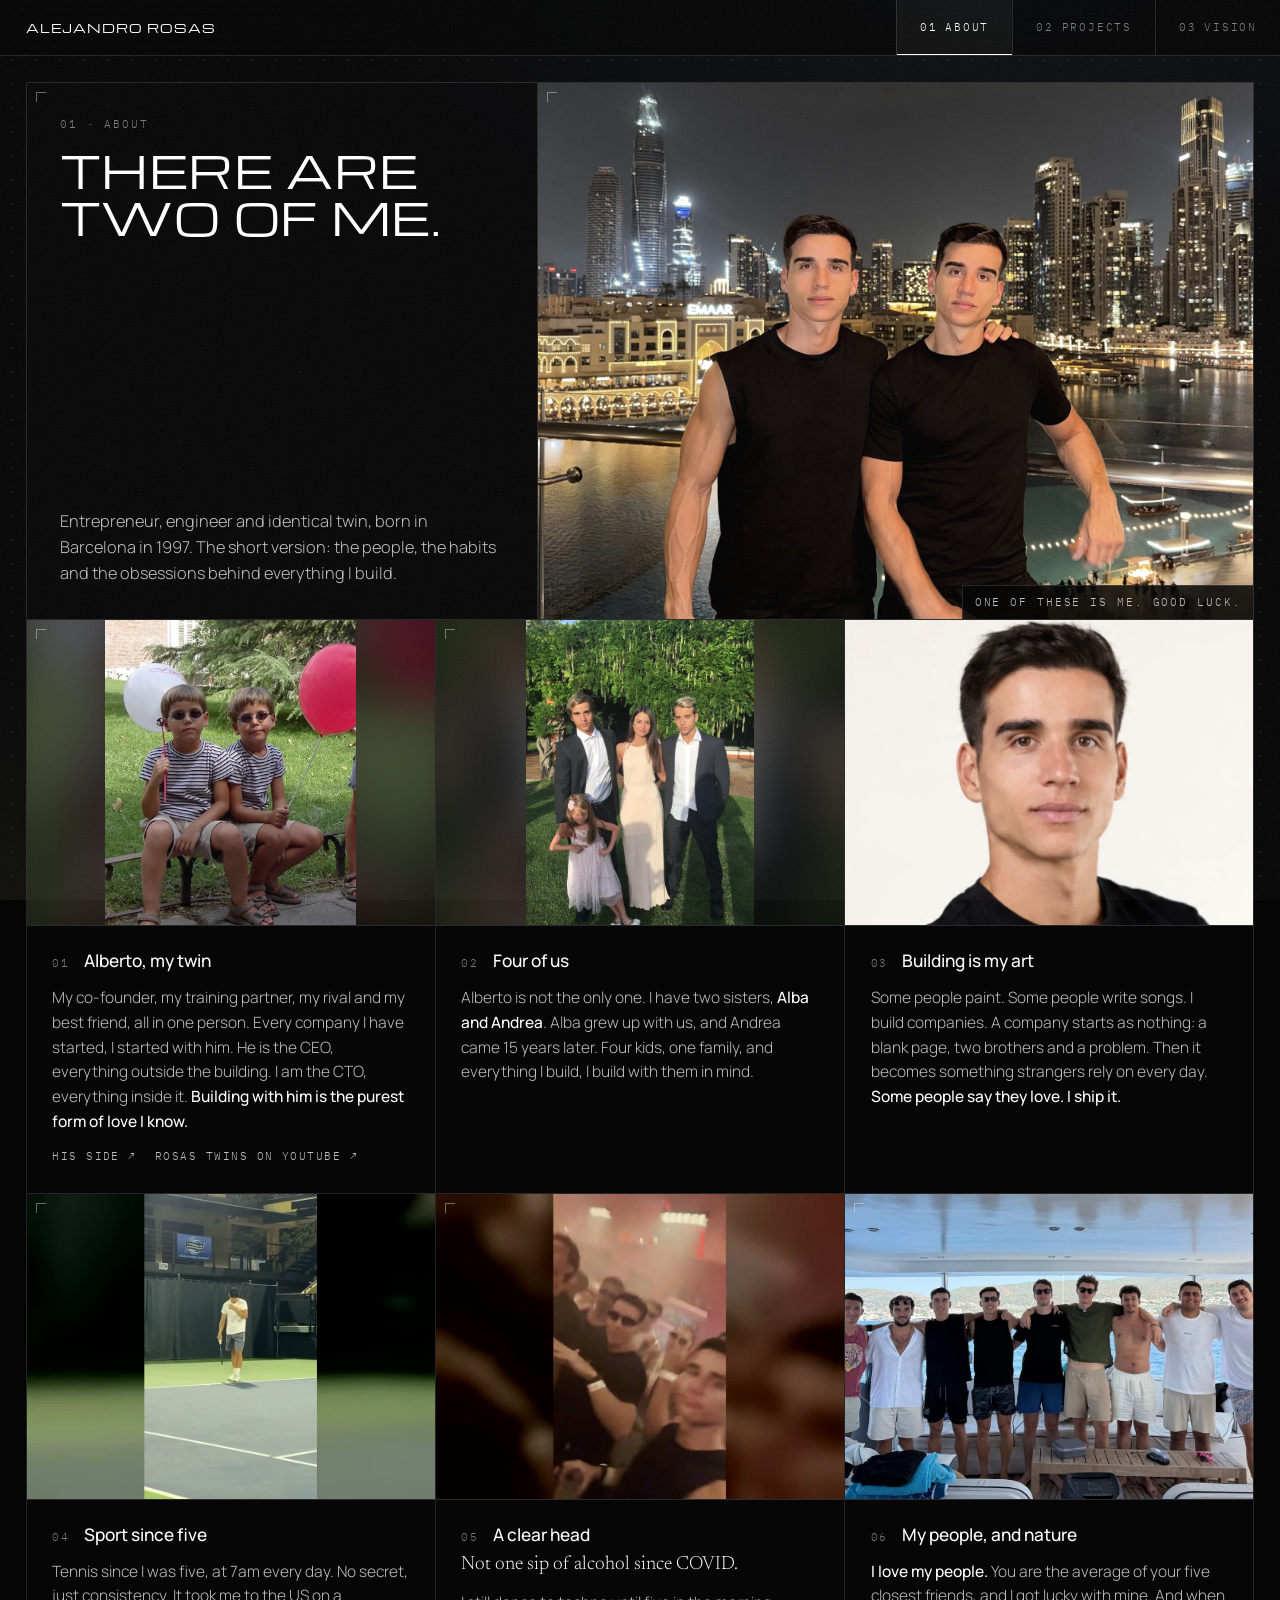
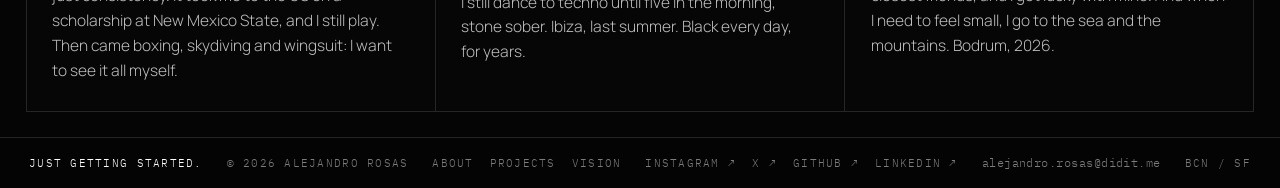
==== commit 11d45490: "About photo swaps (Dubai header, LinkedIn portrait, four siblings, Bodrum crew), tennis + Ibiza clip" ====
--- a/about/index.html
+++ b/about/index.html
@@ -37,19 +37,15 @@
       <div><p class="kick">01 · About</p><h1>There are two of me.</h1></div>
       <p class="lede">Entrepreneur, engineer and identical twin, born in Barcelona in 1997. The short version: the people, the habits and the obsessions behind everything I build.</p>
     </div>
-    <figure class="cell ph rv" style="--d:.08s"><img src="/m/a_twins.webp" width="1200" height="889" fetchpriority="high" decoding="async" style="object-position:50% 40%" alt="Alejandro and Alberto in black t-shirts, sitting side by side on a sofa in front of a window full of greenery"><figcaption class="tag">One of these is me. Good luck.</figcaption></figure>
+    <figure class="cell ph rv" style="--d:.08s"><img src="/m/a_dxb.webp" width="1800" height="1350" fetchpriority="high" decoding="async" style="object-position:50% 62%" alt="Alejandro and Alberto in black at night, the Dubai skyline behind them"><figcaption class="tag">One of these is me. Good luck.</figcaption></figure>
   </section>
   <section class="g c3">
-    <article class="cell ch rv" style="--d:0s"><figure class="ph"><img src="/m/t_04.webp" width="750" height="913" loading="lazy" decoding="async" style="object-position:50% 45%" alt="Alejandro and Alberto as small boys in matching striped t-shirts and sunglasses on a bench"></figure><div class="ct"><div class="hd"><span class="num">01</span><h2>Alberto, my twin</h2></div><p>My co-founder, my training partner, my rival and my best friend, all in one person. Every company I have started, I started with him. He is the CEO, everything outside the building. I am the CTO, everything inside it. <b>Building with him is the purest form of love I know.</b></p><div class="more"><a href="https://rosasalberto.com/" target="_blank" rel="noopener">His side ↗</a><a href="https://www.youtube.com/@RosasTwins" target="_blank" rel="noopener">Rosas Twins on YouTube ↗</a></div></div></article>
-    <article class="cell ch rv" style="--d:0.06s"><figure class="ph"><img src="/m/t_14.webp" width="1000" height="1333" loading="lazy" decoding="async" style="object-position:50% 62%" alt="The family together on a pebble beach"></figure><div class="ct"><div class="hd"><span class="num">02</span><h2>Four of us</h2></div><p>Alberto is not the only one. I have two sisters, <b>Alba and Andrea</b>. Alba grew up with us, and Andrea came 15 years later. Four kids, one family, and everything I build, I build with them in mind.</p></div></article>
-    <article class="cell ch rv" style="--d:0.12s"><figure class="ph"><img src="/m/a_me.webp" width="966" height="966" loading="lazy" decoding="async" style="object-position:50% 16%" alt="Studio portrait of Alejandro in a black t-shirt, looking straight at the camera"></figure><div class="ct"><div class="hd"><span class="num">03</span><h2>Building is my art</h2></div><p>Some people paint. Some people write songs. I build companies. A company starts as nothing: a blank page, two brothers and a problem. Then it becomes something strangers rely on every day. <b>Some people say they love. I ship it.</b></p></div></article>
-    <article class="cell ch rv" style="--d:0s"><figure class="ph"><img src="/m/p_ten.webp" width="1028" height="799" loading="lazy" decoding="async" style="object-position:50% 35%" alt="Alejandro hitting a forehand on court in a New Mexico State shirt"></figure><div class="ct"><div class="hd"><span class="num">04</span><h2>Sport since five</h2></div><p>Tennis since I was five, at 7am every day. No secret, just consistency. It took me to the US on a scholarship at New Mexico State, and I still play. Then came boxing, skydiving and wingsuit: I want to see it all myself.</p></div></article>
-    <article class="cell ch big rv" style="--d:.06s"><div class="ct">
-      <div class="hd"><span class="num">05</span><h2>A clear head</h2></div>
-      <blockquote>Not one sip of alcohol since COVID.</blockquote>
-      <p>I still dance to techno until five in the morning, stone sober. Black every day, for years.</p>
-    </div></article>
-    <article class="cell ch rv" style="--d:0.12s"><figure class="ph"><img src="/m/p_bridge.webp" width="900" height="1200" loading="lazy" decoding="async" style="object-position:50% 70%" alt="A river valley in Norway with a bridge, photographed by Alejandro"></figure><div class="ct"><div class="hd"><span class="num">06</span><h2>My people, and nature</h2></div><p><b>I love my people.</b> You are the average of your five closest friends, and I got lucky with mine. And when I need to feel small, I go to the sea and the mountains, and I photograph them.</p></div></article>
+    <article class="cell ch rv" style="--d:0s"><figure class="ph fit" style="--img:url(/m/t_04.webp)"><img src="/m/t_04.webp" width="750" height="913" loading="lazy" decoding="async" alt="Alejandro and Alberto as small boys in matching striped t-shirts and sunglasses on a bench"></figure><div class="ct"><div class="hd"><span class="num">01</span><h2>Alberto, my twin</h2></div><p>My co-founder, my training partner, my rival and my best friend, all in one person. Every company I have started, I started with him. He is the CEO, everything outside the building. I am the CTO, everything inside it. <b>Building with him is the purest form of love I know.</b></p><div class="more"><a href="https://rosasalberto.com/" target="_blank" rel="noopener">His side ↗</a><a href="https://www.youtube.com/@RosasTwins" target="_blank" rel="noopener">Rosas Twins on YouTube ↗</a></div></div></article>
+    <article class="cell ch rv" style="--d:0.06s"><figure class="ph fit" style="--img:url(/m/a_four.webp)"><img src="/m/a_four.webp" width="1200" height="1600" loading="lazy" decoding="async" alt="Alejandro and Alberto in dark suits in a garden, with their sisters Alba in a long dress and Andrea, little, in a white dress"></figure><div class="ct"><div class="hd"><span class="num">02</span><h2>Four of us</h2></div><p>Alberto is not the only one. I have two sisters, <b>Alba and Andrea</b>. Alba grew up with us, and Andrea came 15 years later. Four kids, one family, and everything I build, I build with them in mind.</p></div></article>
+    <article class="cell ch rv" style="--d:0.12s"><figure class="ph"><img src="/m/a_me.webp" width="800" height="800" loading="lazy" decoding="async" style="object-position:50% 24%" alt="Studio portrait of Alejandro in a black t-shirt, his LinkedIn profile photo"></figure><div class="ct"><div class="hd"><span class="num">03</span><h2>Building is my art</h2></div><p>Some people paint. Some people write songs. I build companies. A company starts as nothing: a blank page, two brothers and a problem. Then it becomes something strangers rely on every day. <b>Some people say they love. I ship it.</b></p></div></article>
+    <article class="cell ch rv" style="--d:0s"><figure class="ph"><video class="lv" data-src="/m/v_tennis.mp4" poster="/m/v_tennis.jpg" width="960" height="720" muted loop playsinline preload="none" aria-label="Alejandro serving on an indoor tennis court"></video></figure><div class="ct"><div class="hd"><span class="num">04</span><h2>Sport since five</h2></div><p>Tennis since I was five, at 7am every day. No secret, just consistency. It took me to the US on a scholarship at New Mexico State, and I still play. Then came boxing, skydiving and wingsuit: I want to see it all myself.</p></div></article>
+    <article class="cell ch rv" style="--d:0.06s"><figure class="ph"><video class="lv" data-src="/m/v_dance.mp4" poster="/m/v_dance.jpg" width="960" height="720" muted loop playsinline preload="none" aria-label="Alejandro dancing with friends on an Ibiza dance floor"></video></figure><div class="ct"><div class="hd"><span class="num">05</span><h2>A clear head</h2></div><blockquote class='sip'>Not one sip of alcohol since COVID.</blockquote><p>I still dance to techno until five in the morning, stone sober. Ibiza, last summer. Black every day, for years.</p></div></article>
+    <article class="cell ch rv" style="--d:0.12s"><figure class="ph"><img src="/m/f_boat.webp" width="1400" height="766" loading="lazy" decoding="async" style="object-position:50% 55%" alt="Alejandro with his friends on a boat deck, the sea and the coast of Bodrum behind them"></figure><div class="ct"><div class="hd"><span class="num">06</span><h2>My people, and nature</h2></div><p><b>I love my people.</b> You are the average of your five closest friends, and I got lucky with mine. And when I need to feel small, I go to the sea and the mountains. Bodrum, 2026.</p></div></article>
   </section>
 </main>
 <footer class="foot"><div class="fbar">
@@ -63,6 +59,11 @@
   if (!('IntersectionObserver' in window)) { els.forEach((e) => e.classList.add('in')); return; }
   const io = new IntersectionObserver((es) => es.forEach((e) => { if (e.isIntersecting) { e.target.classList.add('in'); io.unobserve(e.target); } }), { rootMargin: '0px 0px -4% 0px' });
   els.forEach((e) => io.observe(e));
+  const vio = new IntersectionObserver((es) => es.forEach((e) => {
+    const v = e.target;
+    if (e.isIntersecting) { if (!v.src) v.src = v.dataset.src; v.play().catch(() => {}); } else v.pause();
+  }), { rootMargin: '120px' });
+  document.querySelectorAll('video.lv').forEach((v) => vio.observe(v));
   if (matchMedia('(hover: hover)').matches) addEventListener('pointermove', (ev) => {
     const c = ev.target.closest && ev.target.closest('.cell'); if (!c) return;
     const r = c.getBoundingClientRect(); c.style.setProperty('--mx', `${ev.clientX - r.left}px`); c.style.setProperty('--my', `${ev.clientY - r.top}px`);
--- a/site.css
+++ b/site.css
@@ -60,6 +60,16 @@
 .g + .g, .band + .g { border-top: 0; }
 .cell { position: relative; min-width: 0; border-right: 1px solid var(--line); border-bottom: 1px solid var(--line);
   background: radial-gradient(520px circle at var(--mx, -900px) var(--my, -900px), rgba(255, 255, 255, .055), transparent 42%), var(--cell); }
+.cell::after { content: ""; position: absolute; inset: 0; z-index: 4; pointer-events: none; opacity: 0; transition: opacity .45s ease;
+  background:
+    radial-gradient(ellipse 210px 5px at var(--mx, -900px) var(--my, -900px), rgba(255, 228, 190, .42), rgba(255, 214, 170, .1) 45%, transparent 72%),
+    radial-gradient(circle at var(--mx, -900px) var(--my, -900px), transparent 0 14px, rgba(255, 240, 216, .85) 15.5px, rgba(255, 222, 182, .28) 19.5px, rgba(255, 206, 160, .07) 42px, transparent 120px),
+    url("data:image/svg+xml,%3Csvg xmlns='http://www.w3.org/2000/svg' width='260' height='260'%3E%3Ccircle cx='117.6' cy='145.5' r='1.1' fill='white' fill-opacity='0.73'/%3E%3Ccircle cx='222.3' cy='49.4' r='1.3' fill='white' fill-opacity='0.74'/%3E%3Ccircle cx='159.6' cy='48.4' r='1.1' fill='white' fill-opacity='0.65'/%3E%3Ccircle cx='23.6' cy='210.5' r='1.6' fill='white' fill-opacity='0.82'/%3E%3Ccircle cx='154.8' cy='103.0' r='1.1' fill='white' fill-opacity='0.83'/%3E%3Ccircle cx='160.0' cy='40.9' r='0.8' fill='white' fill-opacity='0.92'/%3E%3Ccircle cx='16.4' cy='9.3' r='0.9' fill='white' fill-opacity='0.80'/%3E%3Ccircle cx='202.3' cy='84.8' r='1.3' fill='white' fill-opacity='0.92'/%3E%3Ccircle cx='135.0' cy='166.5' r='1.1' fill='white' fill-opacity='0.50'/%3E%3Ccircle cx='22.1' cy='170.2' r='1.1' fill='white' fill-opacity='1.00'/%3E%3Ccircle cx='258.9' cy='218.5' r='1.6' fill='white' fill-opacity='0.63'/%3E%3Ccircle cx='197.1' cy='133.4' r='0.8' fill='white' fill-opacity='0.54'/%3E%3Ccircle cx='199.2' cy='104.1' r='1' fill='white' fill-opacity='0.69'/%3E%3Ccircle cx='249.1' cy='220.3' r='0.8' fill='white' fill-opacity='0.61'/%3E%3Ccircle cx='241.0' cy='13.6' r='1.1' fill='white' fill-opacity='0.99'/%3E%3Ccircle cx='103.3' cy='19.0' r='1.6' fill='white' fill-opacity='0.60'/%3E%3Ccircle cx='175.5' cy='87.6' r='1' fill='white' fill-opacity='0.67'/%3E%3Ccircle cx='250.7' cy='197.1' r='0.8' fill='white' fill-opacity='0.57'/%3E%3Ccircle cx='183.8' cy='2.8' r='1.1' fill='white' fill-opacity='0.90'/%3E%3Ccircle cx='46.2' cy='145.4' r='1.1' fill='white' fill-opacity='0.75'/%3E%3Ccircle cx='256.2' cy='200.1' r='1.1' fill='white' fill-opacity='0.82'/%3E%3Ccircle cx='30.3' cy='109.4' r='0.9' fill='white' fill-opacity='0.50'/%3E%3Ccircle cx='224.7' cy='253.5' r='1.3' fill='white' fill-opacity='0.65'/%3E%3Ccircle cx='230.1' cy='54.8' r='1.1' fill='white' fill-opacity='1.00'/%3E%3Ccircle cx='156.5' cy='150.0' r='0.8' fill='white' fill-opacity='0.99'/%3E%3Ccircle cx='55.4' cy='67.2' r='1.3' fill='white' fill-opacity='0.66'/%3E%3Ccircle cx='77.0' cy='19.1' r='0.8' fill='white' fill-opacity='0.60'/%3E%3Ccircle cx='165.5' cy='4.0' r='1' fill='white' fill-opacity='0.69'/%3E%3Ccircle cx='117.8' cy='249.4' r='1.1' fill='white' fill-opacity='0.92'/%3E%3Ccircle cx='35.3' cy='100.4' r='1.6' fill='white' fill-opacity='0.58'/%3E%3Ccircle cx='236.2' cy='212.6' r='0.9' fill='white' fill-opacity='0.86'/%3E%3Ccircle cx='41.2' cy='163.5' r='1.3' fill='white' fill-opacity='0.60'/%3E%3Ccircle cx='247.0' cy='229.4' r='1.3' fill='white' fill-opacity='0.54'/%3E%3Ccircle cx='12.3' cy='28.4' r='1.3' fill='white' fill-opacity='0.98'/%3E%3Ccircle cx='62.0' cy='183.2' r='1' fill='white' fill-opacity='0.71'/%3E%3Ccircle cx='235.3' cy='127.7' r='1.3' fill='white' fill-opacity='0.59'/%3E%3Ccircle cx='187.3' cy='17.9' r='0.9' fill='white' fill-opacity='0.74'/%3E%3Ccircle cx='169.9' cy='160.1' r='0.8' fill='white' fill-opacity='0.64'/%3E%3Ccircle cx='238.5' cy='53.0' r='0.8' fill='white' fill-opacity='0.53'/%3E%3Ccircle cx='107.0' cy='64.8' r='0.8' fill='white' fill-opacity='0.59'/%3E%3Ccircle cx='95.9' cy='148.8' r='0.9' fill='white' fill-opacity='0.55'/%3E%3Ccircle cx='36.0' cy='117.1' r='1' fill='white' fill-opacity='0.83'/%3E%3Ccircle cx='179.7' cy='152.0' r='0.9' fill='white' fill-opacity='0.79'/%3E%3Ccircle cx='240.1' cy='123.4' r='1' fill='white' fill-opacity='0.85'/%3E%3Ccircle cx='250.3' cy='5.5' r='1.6' fill='white' fill-opacity='0.54'/%3E%3Ccircle cx='17.5' cy='80.9' r='0.9' fill='white' fill-opacity='1.00'/%3E%3Ccircle cx='19.6' cy='142.0' r='1.6' fill='white' fill-opacity='0.52'/%3E%3Ccircle cx='243.4' cy='191.7' r='0.9' fill='white' fill-opacity='0.90'/%3E%3Ccircle cx='237.9' cy='91.5' r='1.6' fill='white' fill-opacity='0.74'/%3E%3Ccircle cx='20.2' cy='222.9' r='0.8' fill='white' fill-opacity='0.93'/%3E%3Ccircle cx='148.9' cy='162.5' r='1.1' fill='white' fill-opacity='0.69'/%3E%3Ccircle cx='3.2' cy='18.8' r='0.8' fill='white' fill-opacity='0.82'/%3E%3Ccircle cx='258.3' cy='228.7' r='1.6' fill='white' fill-opacity='0.67'/%3E%3Ccircle cx='242.9' cy='180.5' r='1.1' fill='white' fill-opacity='0.72'/%3E%3Ccircle cx='218.0' cy='21.8' r='1.3' fill='white' fill-opacity='0.51'/%3E%3Ccircle cx='156.3' cy='125.0' r='0.9' fill='white' fill-opacity='0.98'/%3E%3Ccircle cx='29.4' cy='202.8' r='1.6' fill='white' fill-opacity='0.96'/%3E%3Ccircle cx='66.5' cy='2.9' r='1' fill='white' fill-opacity='0.57'/%3E%3Ccircle cx='159.1' cy='134.8' r='1' fill='white' fill-opacity='0.83'/%3E%3Ccircle cx='114.9' cy='231.8' r='1' fill='white' fill-opacity='0.70'/%3E%3Ccircle cx='65.2' cy='164.9' r='0.9' fill='white' fill-opacity='0.94'/%3E%3Ccircle cx='99.9' cy='151.6' r='1' fill='white' fill-opacity='0.60'/%3E%3Ccircle cx='35.0' cy='91.2' r='0.8' fill='white' fill-opacity='0.86'/%3E%3Ccircle cx='247.0' cy='72.0' r='0.9' fill='white' fill-opacity='0.56'/%3E%3C/svg%3E");
+  -webkit-mask-image: radial-gradient(260px circle at var(--mx, -900px) var(--my, -900px), #000 20%, transparent 72%);
+  mask-image: radial-gradient(260px circle at var(--mx, -900px) var(--my, -900px), #000 20%, transparent 72%);
+}
+.cell:hover::after { opacity: 1; animation: drift 60s linear infinite; }
+@keyframes drift { to { background-position: 0 0, 0 0, 260px 130px; } }
 .cell::before { content: ""; position: absolute; top: 9px; left: 9px; width: 9px; height: 9px; border-top: 1px solid rgba(255, 255, 255, .38); border-left: 1px solid rgba(255, 255, 255, .38); pointer-events: none; z-index: 2; }
 .pad { padding: clamp(22px, 2.6vw, 40px); }
 .c2 { grid-template-columns: repeat(2, minmax(0, 1fr)); }
@@ -107,7 +117,11 @@
 .ahead .txt h1 { margin-top: 14px; }
 .ahead .ph { min-height: 100%; }
 .ch { display: flex; flex-direction: column; }
-.ch .ph { aspect-ratio: 16 / 10; border-bottom: 1px solid var(--line); }
+.ch .ph { aspect-ratio: 4 / 3; border-bottom: 1px solid var(--line); }
+.ph.fit::before { content: ""; position: absolute; inset: -30px; background: var(--img) center / cover; filter: blur(26px) brightness(.42) saturate(.8); }
+.ph.fit img { position: relative; object-fit: contain; }
+.ph video.lv { width: 100%; height: 100%; object-fit: cover; }
+.ch .sip { margin: 6px 0 0; font-family: var(--serif); font-size: clamp(1.15rem, 1.5vw, 1.35rem); line-height: 1.3; color: var(--fg); }
 .ch .ct { padding: clamp(18px, 1.8vw, 26px) clamp(20px, 2vw, 30px) clamp(22px, 2.2vw, 32px); }
 .ch .hd { display: flex; align-items: baseline; gap: 14px; }
 .ch p { font-size: .97rem; line-height: 1.6; }
@@ -214,4 +228,5 @@
 @media (prefers-reduced-motion: reduce) {
   .js .rv { opacity: 1; transform: none; transition: none; }
   .ph img, .toc a, .toc .a { transition: none; }
-}
+  .cell::after { animation: none; }
+}
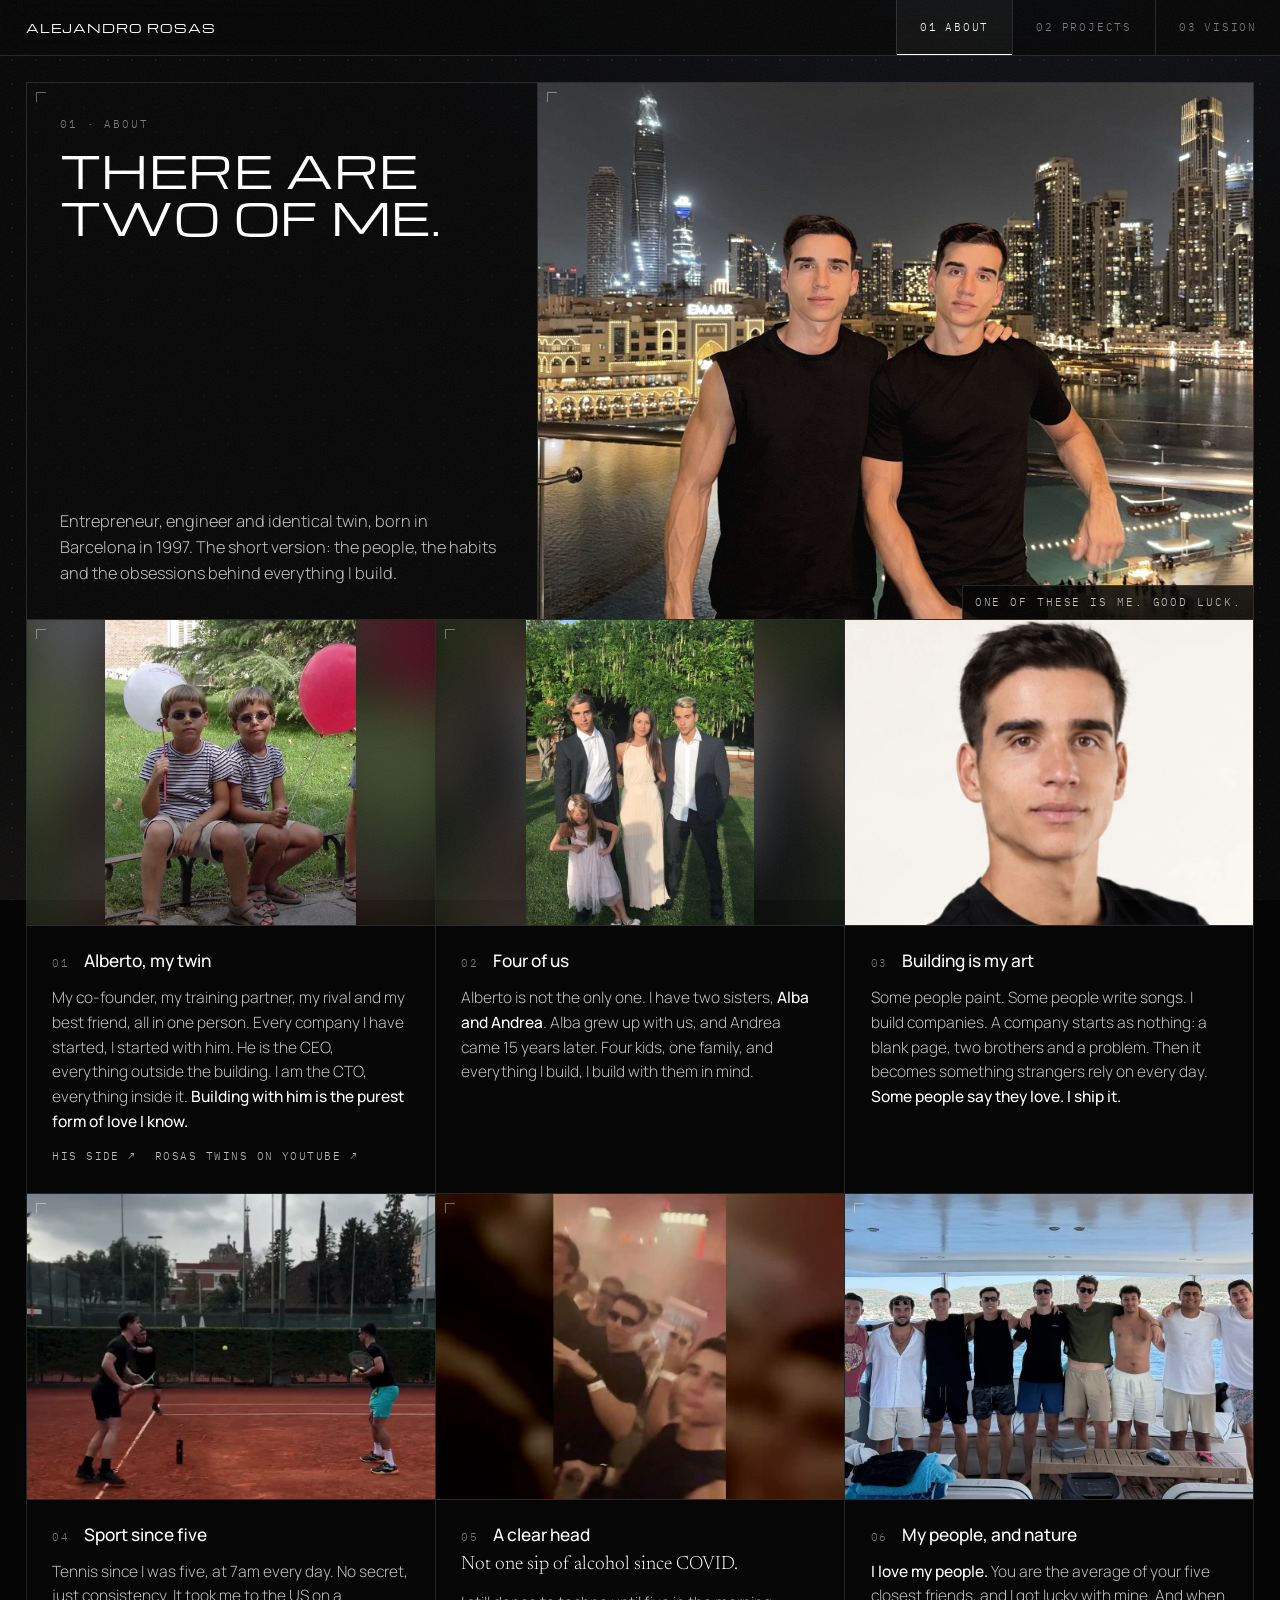
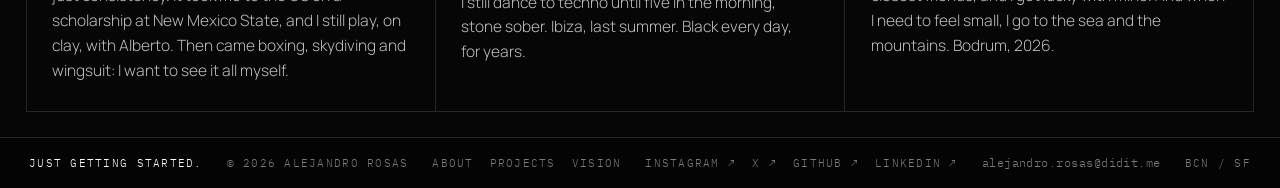
==== commit 27da86b0: "Sport since five: longer clay court rally with Alberto (20 s loop) Co-Authored-By: Claude Opus 5.5 <" ====
--- a/about/index.html
+++ b/about/index.html
@@ -43,7 +43,7 @@
     <article class="cell ch rv" style="--d:0s"><figure class="ph fit" style="--img:url(/m/t_04.webp)"><img src="/m/t_04.webp" width="750" height="913" loading="lazy" decoding="async" alt="Alejandro and Alberto as small boys in matching striped t-shirts and sunglasses on a bench"></figure><div class="ct"><div class="hd"><span class="num">01</span><h2>Alberto, my twin</h2></div><p>My co-founder, my training partner, my rival and my best friend, all in one person. Every company I have started, I started with him. He is the CEO, everything outside the building. I am the CTO, everything inside it. <b>Building with him is the purest form of love I know.</b></p><div class="more"><a href="https://rosasalberto.com/" target="_blank" rel="noopener">His side ↗</a><a href="https://www.youtube.com/@RosasTwins" target="_blank" rel="noopener">Rosas Twins on YouTube ↗</a></div></div></article>
     <article class="cell ch rv" style="--d:0.06s"><figure class="ph fit" style="--img:url(/m/a_four.webp)"><img src="/m/a_four.webp" width="1200" height="1600" loading="lazy" decoding="async" alt="Alejandro and Alberto in dark suits in a garden, with their sisters Alba in a long dress and Andrea, little, in a white dress"></figure><div class="ct"><div class="hd"><span class="num">02</span><h2>Four of us</h2></div><p>Alberto is not the only one. I have two sisters, <b>Alba and Andrea</b>. Alba grew up with us, and Andrea came 15 years later. Four kids, one family, and everything I build, I build with them in mind.</p></div></article>
     <article class="cell ch rv" style="--d:0.12s"><figure class="ph"><img src="/m/a_me.webp" width="800" height="800" loading="lazy" decoding="async" style="object-position:50% 24%" alt="Studio portrait of Alejandro in a black t-shirt, his LinkedIn profile photo"></figure><div class="ct"><div class="hd"><span class="num">03</span><h2>Building is my art</h2></div><p>Some people paint. Some people write songs. I build companies. A company starts as nothing: a blank page, two brothers and a problem. Then it becomes something strangers rely on every day. <b>Some people say they love. I ship it.</b></p></div></article>
-    <article class="cell ch rv" style="--d:0s"><figure class="ph"><video class="lv" data-src="/m/v_tennis.mp4" poster="/m/v_tennis.jpg" width="960" height="720" muted loop playsinline preload="none" aria-label="Alejandro serving on an indoor tennis court"></video></figure><div class="ct"><div class="hd"><span class="num">04</span><h2>Sport since five</h2></div><p>Tennis since I was five, at 7am every day. No secret, just consistency. It took me to the US on a scholarship at New Mexico State, and I still play. Then came boxing, skydiving and wingsuit: I want to see it all myself.</p></div></article>
+    <article class="cell ch rv" style="--d:0s"><figure class="ph"><video class="lv" data-src="/m/v_clay.mp4" poster="/m/v_clay.jpg" width="960" height="720" muted loop playsinline preload="none" aria-label="Alejandro and Alberto rallying with their coach on a clay court"></video></figure><div class="ct"><div class="hd"><span class="num">04</span><h2>Sport since five</h2></div><p>Tennis since I was five, at 7am every day. No secret, just consistency. It took me to the US on a scholarship at New Mexico State, and I still play, on clay, with Alberto. Then came boxing, skydiving and wingsuit: I want to see it all myself.</p></div></article>
     <article class="cell ch rv" style="--d:0.06s"><figure class="ph"><video class="lv" data-src="/m/v_dance.mp4" poster="/m/v_dance.jpg" width="960" height="720" muted loop playsinline preload="none" aria-label="Alejandro dancing with friends on an Ibiza dance floor"></video></figure><div class="ct"><div class="hd"><span class="num">05</span><h2>A clear head</h2></div><blockquote class='sip'>Not one sip of alcohol since COVID.</blockquote><p>I still dance to techno until five in the morning, stone sober. Ibiza, last summer. Black every day, for years.</p></div></article>
     <article class="cell ch rv" style="--d:0.12s"><figure class="ph"><img src="/m/f_boat.webp" width="1400" height="766" loading="lazy" decoding="async" style="object-position:50% 55%" alt="Alejandro with his friends on a boat deck, the sea and the coast of Bodrum behind them"></figure><div class="ct"><div class="hd"><span class="num">06</span><h2>My people, and nature</h2></div><p><b>I love my people.</b> You are the average of your five closest friends, and I got lucky with mine. And when I need to feel small, I go to the sea and the mountains. Bodrum, 2026.</p></div></article>
   </section>
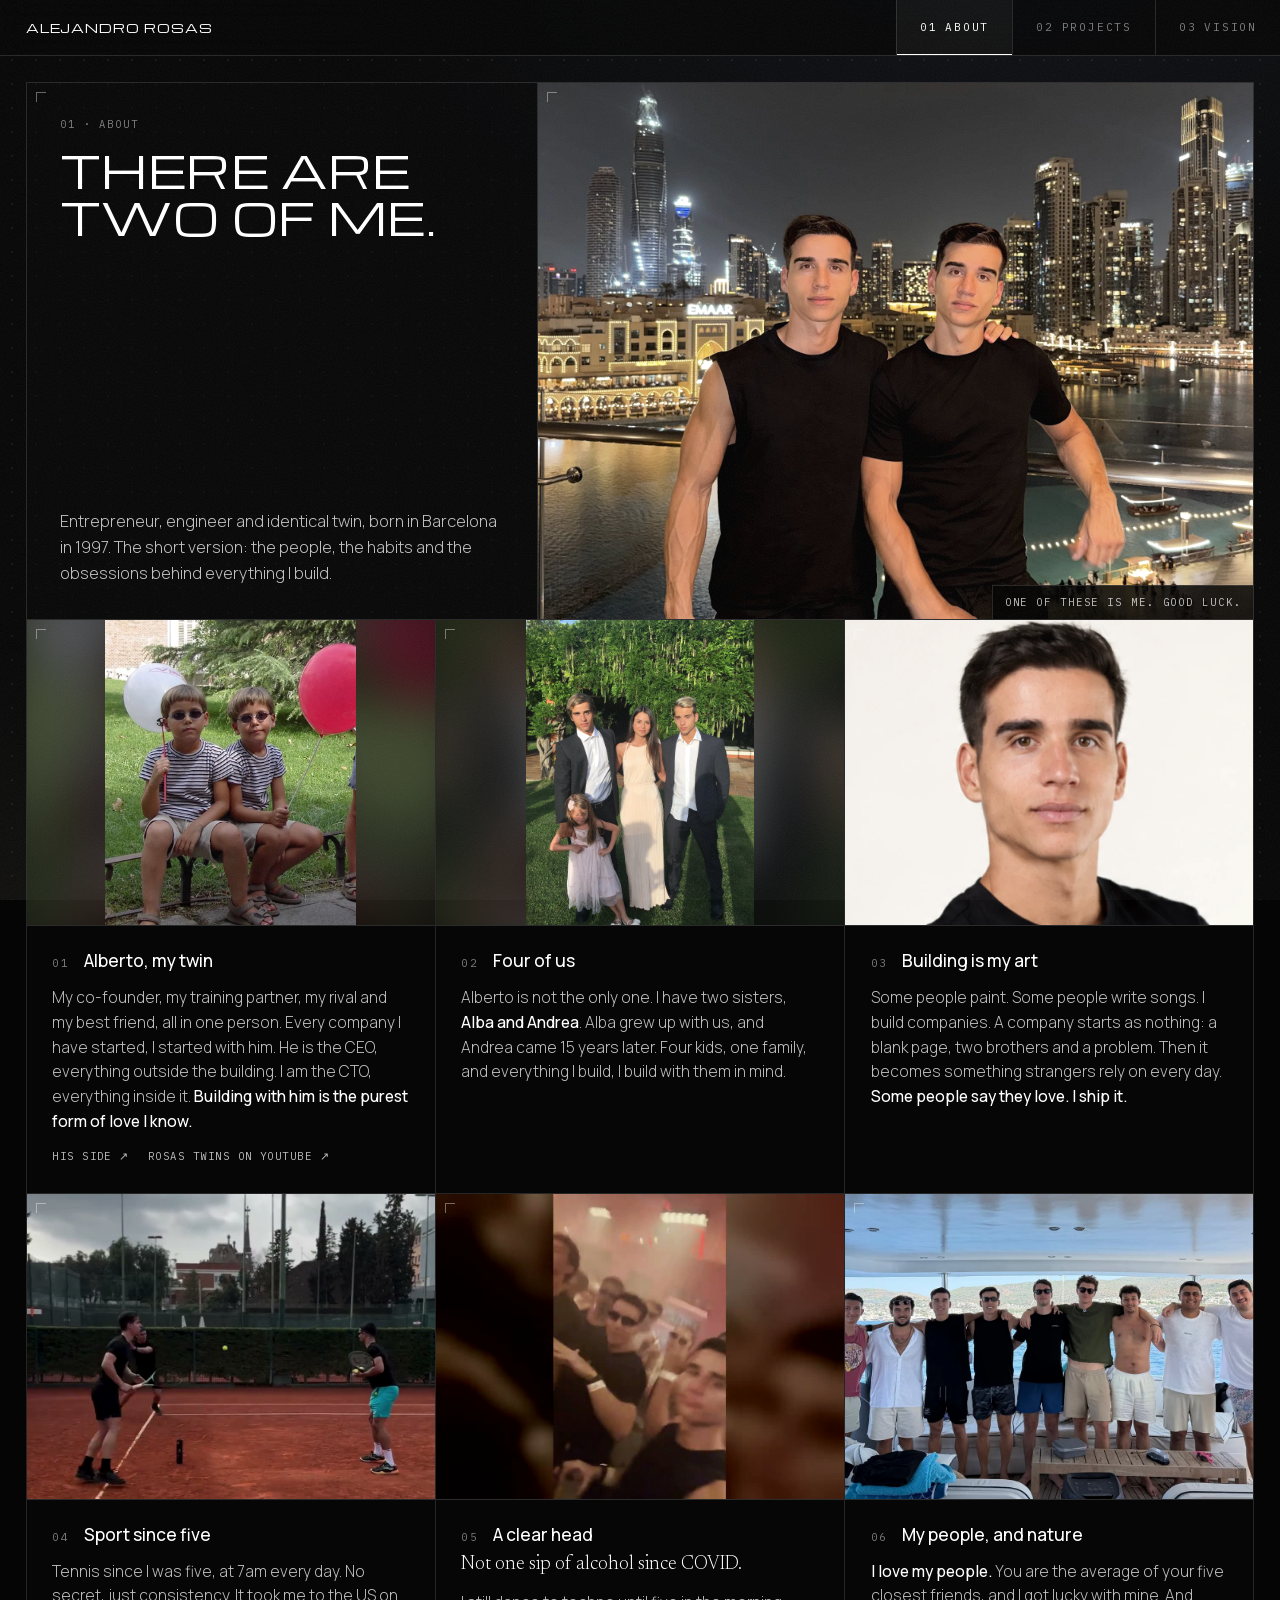
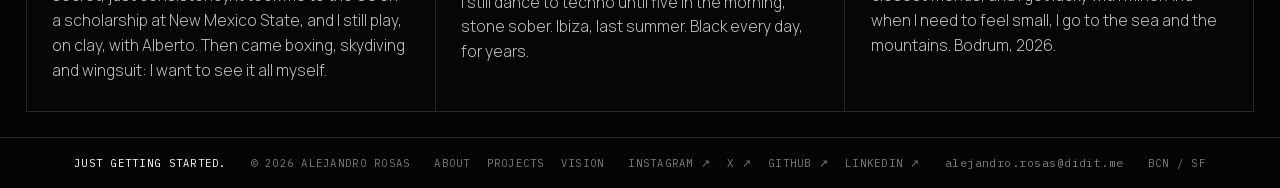
==== commit d9c132a1: "Self-host the four web fonts Replace the fonts.googleapis.com stylesheet and its two preconnects wit" ====
--- a/about/index.html
+++ b/about/index.html
@@ -22,9 +22,10 @@
 <meta name="twitter:title" content="About · Alejandro Rosas">
 <meta name="twitter:description" content="Who Alejandro Rosas is: an identical twin, two sisters, tennis since five, zero alcohol, and building companies as his art.">
 <meta name="twitter:image" content="https://alejandrorosas.co/m/og.jpg">
-<link rel="preconnect" href="https://fonts.googleapis.com">
-<link rel="preconnect" href="https://fonts.gstatic.com" crossorigin>
-<link rel="stylesheet" href="https://fonts.googleapis.com/css2?family=IBM+Plex+Mono:wght@400&family=Manrope:wght@300;400;500&family=Michroma&family=Newsreader:ital,opsz,wght@0,6..72,300;1,6..72,300&display=swap">
+<link rel="preload" href="/fonts/manrope-latin.woff2" as="font" type="font/woff2" crossorigin>
+<link rel="preload" href="/fonts/michroma-400-latin.woff2" as="font" type="font/woff2" crossorigin>
+<link rel="preload" href="/fonts/ibm-plex-mono-400-latin.woff2" as="font" type="font/woff2" crossorigin>
+<link rel="stylesheet" href="/fonts.css">
 <link rel="stylesheet" href="/site.css">
 <script>document.documentElement.classList.add('js')</script>
 </head>
--- a/fonts.css
+++ b/fonts.css
@@ -0,0 +1,50 @@
+/* Self-hosted latin subsets (from Google Fonts, pinned). Covers every glyph
+   rendered on this site; arrows/infinity already fall back to system fonts. */
+@font-face {
+  font-family: "IBM Plex Mono";
+  font-style: normal;
+  font-weight: 400;
+  font-display: swap;
+  src: url(/fonts/ibm-plex-mono-400-latin.woff2) format("woff2");
+  unicode-range: U+0000-00FF, U+0131, U+0152-0153, U+02BB-02BC, U+02C6, U+02DA, U+02DC, U+0304, U+0308, U+0329, U+2000-206F, U+20AC, U+2122, U+2191, U+2193, U+2212, U+2215, U+FEFF, U+FFFD;
+}
+@font-face {
+  font-family: "Manrope";
+  font-style: normal;
+  font-weight: 300;
+  font-display: swap;
+  src: url(/fonts/manrope-latin.woff2) format("woff2");
+  unicode-range: U+0000-00FF, U+0131, U+0152-0153, U+02BB-02BC, U+02C6, U+02DA, U+02DC, U+0304, U+0308, U+0329, U+2000-206F, U+20AC, U+2122, U+2191, U+2193, U+2212, U+2215, U+FEFF, U+FFFD;
+}
+@font-face {
+  font-family: "Manrope";
+  font-style: normal;
+  font-weight: 400;
+  font-display: swap;
+  src: url(/fonts/manrope-latin.woff2) format("woff2");
+  unicode-range: U+0000-00FF, U+0131, U+0152-0153, U+02BB-02BC, U+02C6, U+02DA, U+02DC, U+0304, U+0308, U+0329, U+2000-206F, U+20AC, U+2122, U+2191, U+2193, U+2212, U+2215, U+FEFF, U+FFFD;
+}
+@font-face {
+  font-family: "Manrope";
+  font-style: normal;
+  font-weight: 500;
+  font-display: swap;
+  src: url(/fonts/manrope-latin.woff2) format("woff2");
+  unicode-range: U+0000-00FF, U+0131, U+0152-0153, U+02BB-02BC, U+02C6, U+02DA, U+02DC, U+0304, U+0308, U+0329, U+2000-206F, U+20AC, U+2122, U+2191, U+2193, U+2212, U+2215, U+FEFF, U+FFFD;
+}
+@font-face {
+  font-family: "Michroma";
+  font-style: normal;
+  font-weight: 400;
+  font-display: swap;
+  src: url(/fonts/michroma-400-latin.woff2) format("woff2");
+  unicode-range: U+0000-00FF, U+0131, U+0152-0153, U+02BB-02BC, U+02C6, U+02DA, U+02DC, U+0304, U+0308, U+0329, U+2000-206F, U+20AC, U+2122, U+2191, U+2193, U+2212, U+2215, U+FEFF, U+FFFD;
+}
+@font-face {
+  font-family: "Newsreader";
+  font-style: normal;
+  font-weight: 300;
+  font-display: swap;
+  src: url(/fonts/newsreader-300-latin.woff2) format("woff2");
+  unicode-range: U+0000-00FF, U+0131, U+0152-0153, U+02BB-02BC, U+02C6, U+02DA, U+02DC, U+0304, U+0308, U+0329, U+2000-206F, U+20AC, U+2122, U+2191, U+2193, U+2212, U+2215, U+FEFF, U+FFFD;
+}
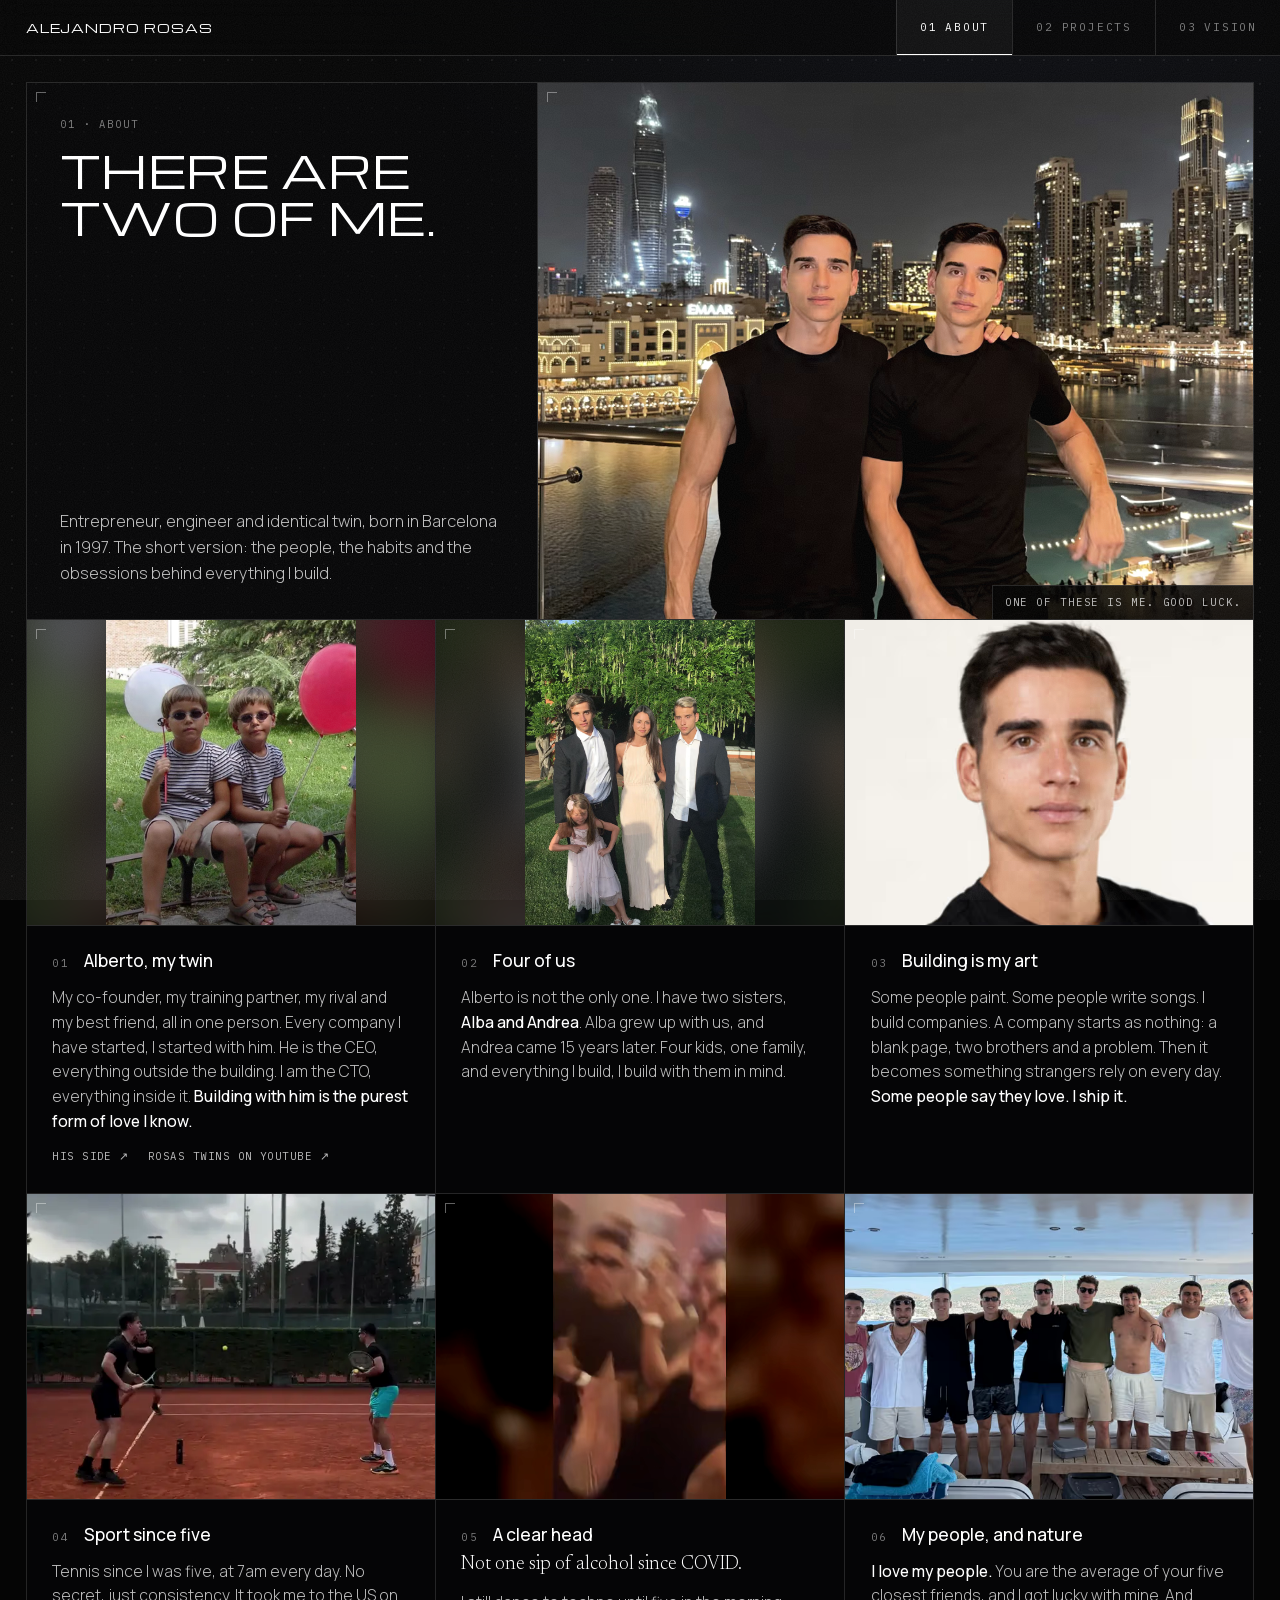
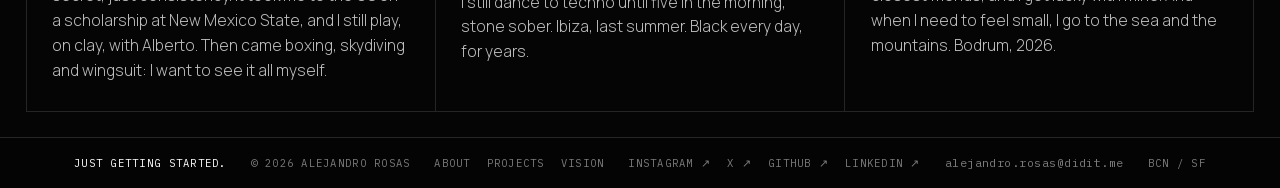
==== commit 52397244: "Serve responsive AVIF/WebP and cut paint cost - AVIF and WebP variants at 384-1600 behind <picture>/" ====
--- a/about/index.html
+++ b/about/index.html
@@ -34,19 +34,19 @@
 <header class="top"><div class="bar"><a class="me" href="/">Alejandro Rosas</a><nav class="tabs" aria-label="Pages"><a href="/about/" aria-current="page"><span class="n">01</span>About</a><a href="/projects/"><span class="n">02</span>Projects</a><a href="/vision/"><span class="n">03</span>Vision</a></nav></div></header>
 <main id="main" class="frame">
   <section class="g ahead">
-    <div class="cell pad txt rv">
+    <div class="cell pad txt">
       <div><p class="kick">01 · About</p><h1>There are two of me.</h1></div>
       <p class="lede">Entrepreneur, engineer and identical twin, born in Barcelona in 1997. The short version: the people, the habits and the obsessions behind everything I build.</p>
     </div>
-    <figure class="cell ph rv" style="--d:.08s"><img src="/m/a_dxb.webp" width="1800" height="1350" fetchpriority="high" decoding="async" style="object-position:50% 62%" alt="Alejandro and Alberto in black at night, the Dubai skyline behind them"><figcaption class="tag">One of these is me. Good luck.</figcaption></figure>
+    <figure class="cell ph"><picture><source type="image/avif" srcset="/m/a_dxb-640.avif 640w, /m/a_dxb-1024.avif 1024w, /m/a_dxb-1600.avif 1600w" sizes="(max-width: 860px) 100vw, 56vw"><source type="image/webp" srcset="/m/a_dxb-640.webp 640w, /m/a_dxb-1024.webp 1024w, /m/a_dxb-1600.webp 1600w" sizes="(max-width: 860px) 100vw, 56vw"><img src="/m/a_dxb-1024.webp" width="1800" height="1350" fetchpriority="high" style="object-position:50% 62%" alt="Alejandro and Alberto in black at night, the Dubai skyline behind them"></picture><figcaption class="tag">One of these is me. Good luck.</figcaption></figure>
   </section>
   <section class="g c3">
-    <article class="cell ch rv" style="--d:0s"><figure class="ph fit" style="--img:url(/m/t_04.webp)"><img src="/m/t_04.webp" width="750" height="913" loading="lazy" decoding="async" alt="Alejandro and Alberto as small boys in matching striped t-shirts and sunglasses on a bench"></figure><div class="ct"><div class="hd"><span class="num">01</span><h2>Alberto, my twin</h2></div><p>My co-founder, my training partner, my rival and my best friend, all in one person. Every company I have started, I started with him. He is the CEO, everything outside the building. I am the CTO, everything inside it. <b>Building with him is the purest form of love I know.</b></p><div class="more"><a href="https://rosasalberto.com/" target="_blank" rel="noopener">His side ↗</a><a href="https://www.youtube.com/@RosasTwins" target="_blank" rel="noopener">Rosas Twins on YouTube ↗</a></div></div></article>
-    <article class="cell ch rv" style="--d:0.06s"><figure class="ph fit" style="--img:url(/m/a_four.webp)"><img src="/m/a_four.webp" width="1200" height="1600" loading="lazy" decoding="async" alt="Alejandro and Alberto in dark suits in a garden, with their sisters Alba in a long dress and Andrea, little, in a white dress"></figure><div class="ct"><div class="hd"><span class="num">02</span><h2>Four of us</h2></div><p>Alberto is not the only one. I have two sisters, <b>Alba and Andrea</b>. Alba grew up with us, and Andrea came 15 years later. Four kids, one family, and everything I build, I build with them in mind.</p></div></article>
-    <article class="cell ch rv" style="--d:0.12s"><figure class="ph"><img src="/m/a_me.webp" width="800" height="800" loading="lazy" decoding="async" style="object-position:50% 24%" alt="Studio portrait of Alejandro in a black t-shirt, his LinkedIn profile photo"></figure><div class="ct"><div class="hd"><span class="num">03</span><h2>Building is my art</h2></div><p>Some people paint. Some people write songs. I build companies. A company starts as nothing: a blank page, two brothers and a problem. Then it becomes something strangers rely on every day. <b>Some people say they love. I ship it.</b></p></div></article>
-    <article class="cell ch rv" style="--d:0s"><figure class="ph"><video class="lv" data-src="/m/v_clay.mp4" poster="/m/v_clay.jpg" width="960" height="720" muted loop playsinline preload="none" aria-label="Alejandro and Alberto rallying with their coach on a clay court"></video></figure><div class="ct"><div class="hd"><span class="num">04</span><h2>Sport since five</h2></div><p>Tennis since I was five, at 7am every day. No secret, just consistency. It took me to the US on a scholarship at New Mexico State, and I still play, on clay, with Alberto. Then came boxing, skydiving and wingsuit: I want to see it all myself.</p></div></article>
-    <article class="cell ch rv" style="--d:0.06s"><figure class="ph"><video class="lv" data-src="/m/v_dance.mp4" poster="/m/v_dance.jpg" width="960" height="720" muted loop playsinline preload="none" aria-label="Alejandro dancing with friends on an Ibiza dance floor"></video></figure><div class="ct"><div class="hd"><span class="num">05</span><h2>A clear head</h2></div><blockquote class='sip'>Not one sip of alcohol since COVID.</blockquote><p>I still dance to techno until five in the morning, stone sober. Ibiza, last summer. Black every day, for years.</p></div></article>
-    <article class="cell ch rv" style="--d:0.12s"><figure class="ph"><img src="/m/f_boat.webp" width="1400" height="766" loading="lazy" decoding="async" style="object-position:50% 55%" alt="Alejandro with his friends on a boat deck, the sea and the coast of Bodrum behind them"></figure><div class="ct"><div class="hd"><span class="num">06</span><h2>My people, and nature</h2></div><p><b>I love my people.</b> You are the average of your five closest friends, and I got lucky with mine. And when I need to feel small, I go to the sea and the mountains. Bodrum, 2026.</p></div></article>
+    <article class="cell ch rv" style="--d:0s"><figure class="ph fit" style="--img:url(/m/t_04-64.webp)"><picture><source type="image/avif" srcset="/m/t_04-750.avif"><source type="image/webp" srcset="/m/t_04-750.webp"><img src="/m/t_04-750.webp" width="750" height="913" loading="lazy" fetchpriority="low" decoding="async" alt="Alejandro and Alberto as small boys in matching striped t-shirts and sunglasses on a bench"></picture></figure><div class="ct"><div class="hd"><span class="num">01</span><h2>Alberto, my twin</h2></div><p>My co-founder, my training partner, my rival and my best friend, all in one person. Every company I have started, I started with him. He is the CEO, everything outside the building. I am the CTO, everything inside it. <b>Building with him is the purest form of love I know.</b></p><div class="more"><a href="https://rosasalberto.com/" target="_blank" rel="noopener">His side ↗</a><a href="https://www.youtube.com/@RosasTwins" target="_blank" rel="noopener">Rosas Twins on YouTube ↗</a></div></div></article>
+    <article class="cell ch rv" style="--d:0.06s"><figure class="ph fit" style="--img:url(/m/a_four-64.webp)"><picture><source type="image/avif" srcset="/m/a_four-800.avif"><source type="image/webp" srcset="/m/a_four-800.webp"><img src="/m/a_four-800.webp" width="1200" height="1600" loading="lazy" fetchpriority="low" decoding="async" alt="Alejandro and Alberto in dark suits in a garden, with their sisters Alba in a long dress and Andrea, little, in a white dress"></picture></figure><div class="ct"><div class="hd"><span class="num">02</span><h2>Four of us</h2></div><p>Alberto is not the only one. I have two sisters, <b>Alba and Andrea</b>. Alba grew up with us, and Andrea came 15 years later. Four kids, one family, and everything I build, I build with them in mind.</p></div></article>
+    <article class="cell ch rv" style="--d:0.12s"><figure class="ph"><picture><source type="image/avif" srcset="/m/a_me-640.avif"><source type="image/webp" srcset="/m/a_me-640.webp"><img src="/m/a_me-640.webp" width="800" height="800" loading="lazy" fetchpriority="low" decoding="async" style="object-position:50% 24%" alt="Studio portrait of Alejandro in a black t-shirt, his LinkedIn profile photo"></picture></figure><div class="ct"><div class="hd"><span class="num">03</span><h2>Building is my art</h2></div><p>Some people paint. Some people write songs. I build companies. A company starts as nothing: a blank page, two brothers and a problem. Then it becomes something strangers rely on every day. <b>Some people say they love. I ship it.</b></p></div></article>
+    <article class="cell ch rv" style="--d:0s"><figure class="ph"><video class="lv" data-src="/m/v_clay.mp4" data-poster="/m/v_clay-640.webp" width="960" height="720" muted loop playsinline preload="none" aria-label="Alejandro and Alberto rallying with their coach on a clay court"></video></figure><div class="ct"><div class="hd"><span class="num">04</span><h2>Sport since five</h2></div><p>Tennis since I was five, at 7am every day. No secret, just consistency. It took me to the US on a scholarship at New Mexico State, and I still play, on clay, with Alberto. Then came boxing, skydiving and wingsuit: I want to see it all myself.</p></div></article>
+    <article class="cell ch rv" style="--d:0.06s"><figure class="ph"><video class="lv" data-src="/m/v_dance.mp4" data-av1="/m/v_dance.av1.mp4" data-poster="/m/v_dance-640.webp" width="960" height="720" muted loop playsinline preload="none" aria-label="Alejandro dancing with friends on an Ibiza dance floor"></video></figure><div class="ct"><div class="hd"><span class="num">05</span><h2>A clear head</h2></div><blockquote class='sip'>Not one sip of alcohol since COVID.</blockquote><p>I still dance to techno until five in the morning, stone sober. Ibiza, last summer. Black every day, for years.</p></div></article>
+    <article class="cell ch rv" style="--d:0.12s"><figure class="ph"><picture><source type="image/avif" srcset="/m/f_boat-800.avif"><source type="image/webp" srcset="/m/f_boat-800.webp"><img src="/m/f_boat-800.webp" width="1400" height="766" loading="lazy" fetchpriority="low" decoding="async" style="object-position:50% 55%" alt="Alejandro with his friends on a boat deck, the sea and the coast of Bodrum behind them"></picture></figure><div class="ct"><div class="hd"><span class="num">06</span><h2>My people, and nature</h2></div><p><b>I love my people.</b> You are the average of your five closest friends, and I got lucky with mine. And when I need to feel small, I go to the sea and the mountains. Bodrum, 2026.</p></div></article>
   </section>
 </main>
 <footer class="foot"><div class="fbar">
@@ -59,10 +59,15 @@
   const els = document.querySelectorAll('.rv');
   if (!('IntersectionObserver' in window)) { els.forEach((e) => e.classList.add('in')); return; }
   const io = new IntersectionObserver((es) => es.forEach((e) => { if (e.isIntersecting) { e.target.classList.add('in'); io.unobserve(e.target); } }), { rootMargin: '0px 0px -4% 0px' });
-  els.forEach((e) => io.observe(e));
+  els.forEach((e) => {
+    const r = e.getBoundingClientRect();
+    if (r.top < innerHeight && r.bottom > 0) e.classList.add('in');
+    else io.observe(e);
+  });
+  const av1 = document.createElement('video').canPlayType('video/mp4; codecs="av01.0.05M.08"');
   const vio = new IntersectionObserver((es) => es.forEach((e) => {
     const v = e.target;
-    if (e.isIntersecting) { if (!v.src) v.src = v.dataset.src; v.play().catch(() => {}); } else v.pause();
+    if (e.isIntersecting) { if (!v.src) { if (v.dataset.poster) v.poster = v.dataset.poster; v.src = (av1 && v.dataset.av1) || v.dataset.src; } v.play().catch(() => {}); } else v.pause();
   }), { rootMargin: '120px' });
   document.querySelectorAll('video.lv').forEach((v) => vio.observe(v));
   if (matchMedia('(hover: hover)').matches) addEventListener('pointermove', (ev) => {
--- a/site.css
+++ b/site.css
@@ -21,12 +21,15 @@
   margin: 0; min-height: 100svh; display: flex; flex-direction: column;
   color: var(--fg); font-family: var(--body); font-weight: 300; font-size: 16px; line-height: 1.6; -webkit-font-smoothing: antialiased;
   background-color: var(--bg);
+}
+/* fixed backdrop as its own layer: identical look, no repaint-on-scroll cost */
+body::before {
+  content: ""; position: fixed; inset: 0; z-index: -1; pointer-events: none;
   background-image:
     radial-gradient(1100px 620px at 78% -8%, rgba(150, 170, 255, .075), transparent 62%),
     radial-gradient(900px 560px at -6% 108%, rgba(255, 236, 214, .05), transparent 60%),
     radial-gradient(rgba(255, 255, 255, .06) .9px, transparent 1.1px);
   background-size: auto, auto, 24px 24px;
-  background-attachment: fixed, fixed, fixed;
 }
 /* film grain over everything, very low */
 body::after {
@@ -85,6 +88,7 @@
 
 /* Photos inside cells */
 .ph { position: relative; overflow: hidden; background: #0b0b0b; }
+.ph picture { display: contents; }
 .ph img, .ph video { width: 100%; height: 100%; object-fit: cover; transition: transform 1.2s cubic-bezier(.2, .7, .2, 1), filter .6s; filter: saturate(.92) contrast(1.03); }
 .cell:hover .ph img { transform: scale(1.035); filter: none; }
 .tag { position: absolute; right: -1px; bottom: -1px; z-index: 3; margin: 0; max-width: 92%; padding: 8px 12px; background: rgba(0, 0, 0, .86); border: 1px solid var(--line); color: var(--fg2); }
@@ -128,8 +132,6 @@
 .ch .more { display: flex; flex-wrap: wrap; gap: 6px 18px; margin-top: 14px; }
 .more a, .links a { font-family: var(--mono); font-size: 10.5px; letter-spacing: .14em; text-transform: uppercase; text-decoration: none; color: var(--fg2); }
 .more a:hover, .links a:hover { color: var(--fg); }
-.ch.big { justify-content: center; }
-.ch.big blockquote { margin: 18px 0 0; font-family: var(--serif); font-size: clamp(1.4rem, 2.1vw, 1.9rem); line-height: 1.25; color: var(--fg); }
 
 /* ---------------- Projects ---------------- */
 .phead { grid-template-columns: minmax(0, 7fr) minmax(0, 5fr); }
